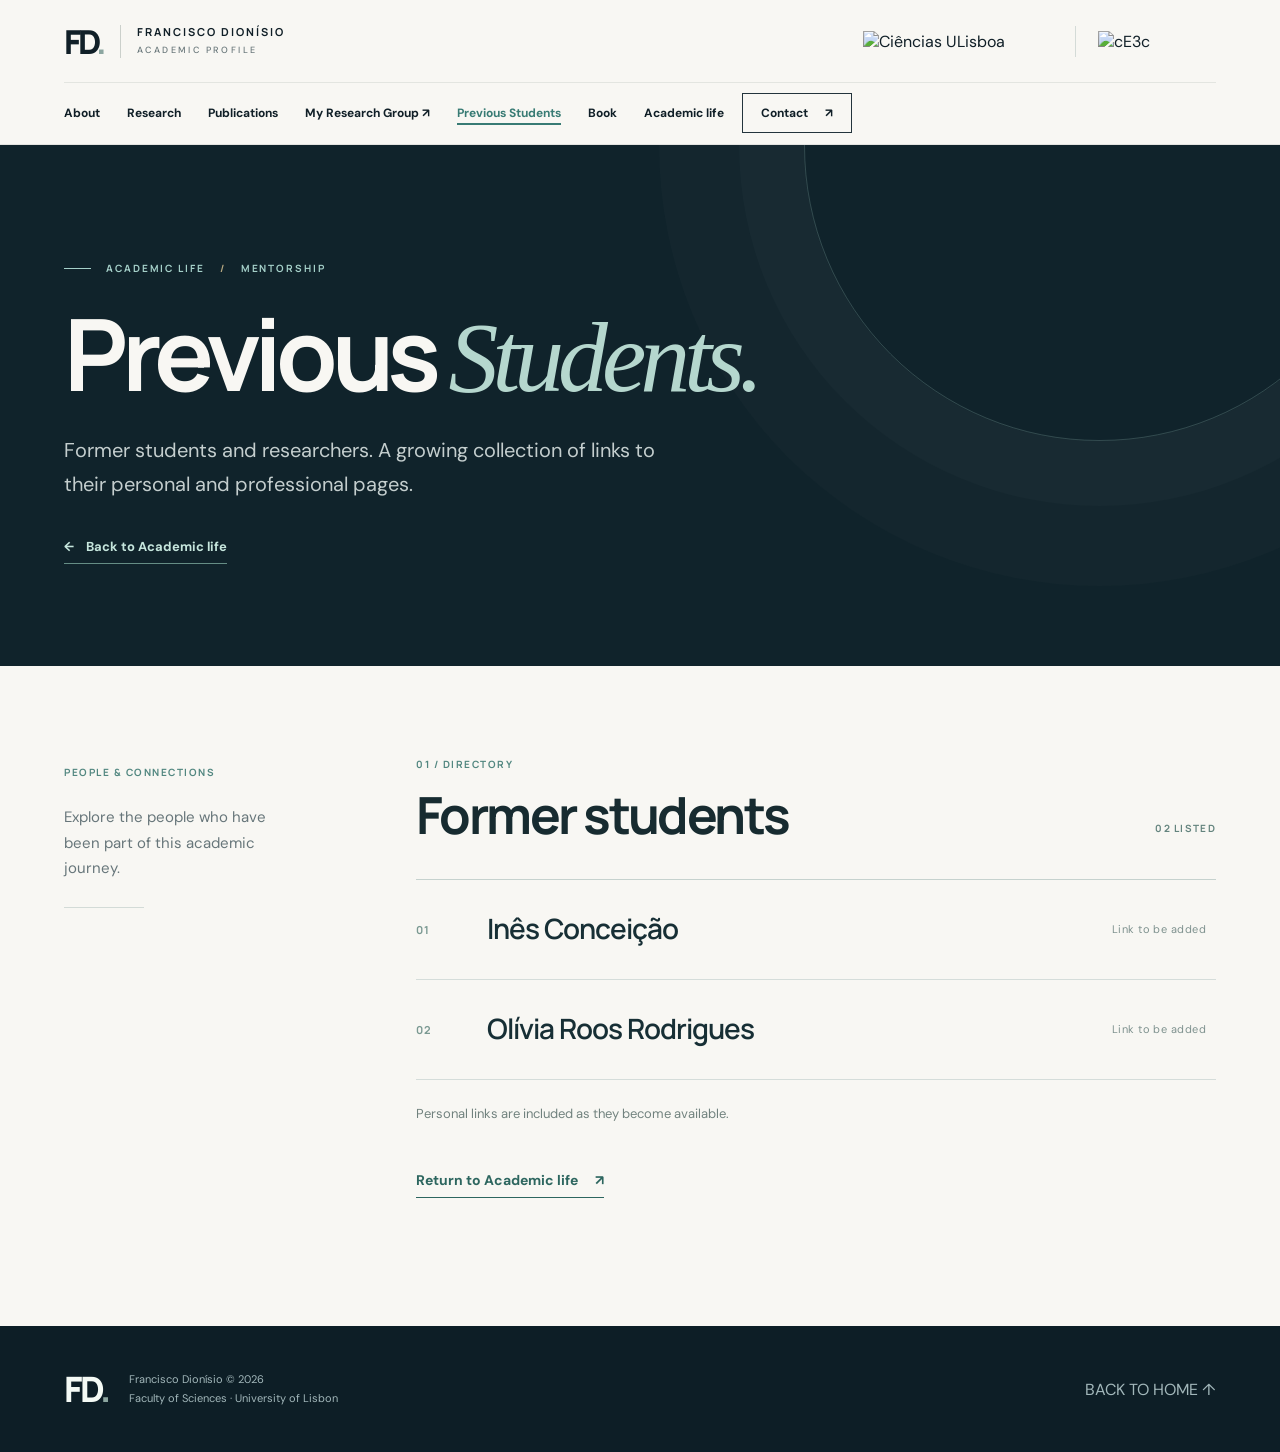
==== previous-students.html @ 79d84d2f "Add files via upload" ====
<!doctype html>
<html lang="en">
<head>
  <meta charset="utf-8">
  <meta name="viewport" content="width=device-width, initial-scale=1">
  <meta name="theme-color" content="#101f27">
  <meta name="description" content="Previous students — Francisco Dionísio, University of Lisbon. Links to former students' personal and professional pages.">
  <title>Previous Students | Francisco Dionísio</title>
  <link rel="icon" href="assets/favicon.svg" type="image/svg+xml">
  <link rel="stylesheet" href="assets/styles.css">
  <link rel="stylesheet" href="assets/previous-students.css">
</head>
<body class="students-page">
  <a class="skip-link" href="#main">Skip to content</a>
  <header class="site-header" id="top">
    <div class="container academic-header">
      <!-- Linha superior: identidade pessoal -->
      <a class="wordmark header-brand" href="index.html#top" aria-label="Francisco Dionísio — Home">
        <span class="wordmark-symbol">FD<span>.</span></span>
        <span class="wordmark-divider"></span>
        <span class="wordmark-label">FRANCISCO DIONÍSIO<small>ACADEMIC PROFILE</small></span>
      </a>

      <!-- Right side of header: linked institutional logos -->
      <div class="header-institutions" aria-label="Institutional affiliations">
        <a href="https://ciencias.ulisboa.pt/en" target="_blank" rel="noopener noreferrer" title="Faculdade de Ciências — Universidade de Lisboa" aria-label="Visitar a Faculdade de Ciências da Universidade de Lisboa">
          <img class="header-logo-fcul" src="https://upload.wikimedia.org/wikipedia/commons/2/2b/Logo_Faculdade_Ci%C3%AAncias_Lisboa.png" alt="Ciências ULisboa" loading="eager">
        </a>
        <span class="header-institution-divider" aria-hidden="true"></span>
        <a href="https://www.ce3c.pt/en" target="_blank" rel="noopener noreferrer" title="cE3c — Centre for Ecology, Evolution and Environmental Changes" aria-label="Visitar o cE3c">
          <img class="header-logo-ce3c" src="https://static.wixstatic.com/media/28b3a4_012e721da9db49ac8f4846ac1b95803a~mv2.png" alt="cE3c" loading="eager">
        </a>
      </div>

      <!-- Beside the name: Contact button -->
      <a href="index.html#contact" class="header-contact">Contact <span aria-hidden="true">↗</span></a>

      <!-- Botão para abrir o menu em telemóveis e tablets -->
      <button class="menu-button header-menu-button" id="menu-button" type="button" aria-label="Open navigation" aria-controls="main-nav" aria-expanded="false">
        <span></span><span></span><span></span>
      </button>

      <!-- Segunda linha: navegação -->
      <nav class="main-nav header-main-nav" id="main-nav" aria-label="Main navigation">
        <a href="index.html#about">About</a>
        <a href="index.html#research">Research</a>
        <a href="index.html#publications">Publications</a>
        <a href="https://www.ce3c.pt/en/research/research-groups/evolutionary-perspectives-in-a-changing-world/evolutionary-ecology-of-microorganisms" target="_blank" rel="noopener noreferrer">My Research Group <span aria-hidden="true">↗</span></a>
        <a href="previous-students.html" aria-current="page">Previous Students</a>
        <a href="index.html#featured">Book</a>
        <a href="index.html#academic">Academic life</a>
        <a href="index.html#contact" class="nav-contact-mobile">Contact <span aria-hidden="true">↗</span></a>
      </nav>
    </div>
  </header>

  <main id="main">
    <section class="alumni-hero" aria-labelledby="alumni-title">
      <div class="container alumni-hero-inner">
        <div class="alumni-kicker"><span></span> ACADEMIC LIFE <span class="alumni-kicker-divider">/</span> MENTORSHIP</div>
        <h1 id="alumni-title">Previous <em>Students.</em></h1>
        <p>Former students and researchers. A growing collection of links to their personal and professional pages.</p>
        <a class="alumni-back-light" href="index.html#academic"><span aria-hidden="true">←</span> Back to Academic life</a>
      </div>
      <div class="alumni-hero-decoration" aria-hidden="true"><span></span><span></span><span></span></div>
    </section>

    <section class="alumni-content" aria-labelledby="alumni-list-title">
      <div class="container alumni-layout">
        <div class="alumni-sidebar">
          <div class="alumni-side-label">PEOPLE &amp; CONNECTIONS</div>
          <p>Explore the people who have been part of this academic journey.</p>
          <div class="alumni-side-rule" aria-hidden="true"></div>
        </div>
        <div class="alumni-main">
          <div class="alumni-section-head">
            <div>
              <p class="alumni-section-index">01 / DIRECTORY</p>
              <h2 id="alumni-list-title">Former students</h2>
            </div>
            <span class="alumni-count" aria-label="Number of names listed">02 LISTED</span>
          </div>

          <!-- ========================================================
               EDIT THIS LIST TO ADD STUDENTS AND THEIR PERSONAL LINKS.
               If a link is not known yet, keep the simple name entry.
               When the URL is known, replace the <span> with an <a>.
               See README_PREVIOUS_STUDENTS.md for exact examples.
               ======================================================== -->
          <ol class="alumni-list">
            <li class="alumni-person">
              <span class="alumni-person-number">01</span>
              <span class="alumni-person-name">Inês Conceição</span>
              <span class="alumni-person-pending">Link to be added</span>
            </li>
            <li class="alumni-person">
              <span class="alumni-person-number">02</span>
              <span class="alumni-person-name">Olívia Roos Rodrigues</span>
              <span class="alumni-person-pending">Link to be added</span>
            </li>
          </ol>
          <!-- END OF STUDENT LIST -->

          <p class="alumni-note">Personal links are included as they become available.</p>
          <a class="alumni-return" href="index.html#academic">Return to Academic life <span aria-hidden="true">↗</span></a>
        </div>
      </div>
    </section>
  </main>
  <footer class="site-footer">
    <div class="container footer-inner">
      <div class="footer-brand">
        <span>FD<span class="accent-dot">.</span></span>
        <small>Francisco Dionísio © <span id="current-year"></span><br>Faculty of Sciences · University of Lisbon</small>
      </div>
      <a href="index.html#top">BACK TO HOME ↑</a>
    </div>
  </footer>
  <script>
    // This page only needs the mobile menu; do not load the homepage publication script.
    (() => {
      const button = document.getElementById('menu-button');
      const nav = document.getElementById('main-nav');
      if (button && nav) {
        button.addEventListener('click', () => {
          const open = nav.classList.toggle('is-open');
          button.setAttribute('aria-expanded', String(open));
          button.setAttribute('aria-label', open ? 'Close navigation' : 'Open navigation');
        });
        nav.querySelectorAll('a').forEach(a => a.addEventListener('click', () => {
          nav.classList.remove('is-open');
          button.setAttribute('aria-expanded', 'false');
          button.setAttribute('aria-label', 'Open navigation');
        }));
      }
      // Automatically number entries and update the displayed count.
      const people = document.querySelectorAll('.alumni-list .alumni-person');
      people.forEach((person, i) => {
        const number = person.querySelector('.alumni-person-number');
        if (number) number.textContent = String(i + 1).padStart(2, '0');
      });
      const count = document.querySelector('.alumni-count');
      if (count) {
        count.textContent = `${String(people.length).padStart(2, '0')} LISTED`;
        count.setAttribute('aria-label', `${people.length} names listed`);
      }
      document.getElementById('current-year').textContent = String(new Date().getFullYear());
    })();
  </script>
</body>
</html>
---- assets/styles.css ----
/* FRANCISCO DIONÍSIO — academic website. Edit colours in :root. */
@import url('https://fonts.googleapis.com/css2?family=DM+Sans:wght@400;500;600;700&family=Manrope:wght@400;500;600;700;800&display=swap');
:root{--ink:#101f27;--ink-deep:#0c1921;--ink-2:#24343a;--cream:#f8f7f3;--paper:#f0f0eb;--white:#fff;--muted:#66737a;--line:#d9dedc;--accent:#c9b78a;--aqua:#a0d2cd;--sans:'DM Sans',Arial,sans-serif;--head:'Manrope',Arial,sans-serif;--serif:Georgia,'Times New Roman',serif;--container:1240px}
*{box-sizing:border-box}html{scroll-behavior:smooth;scroll-padding-top:85px}body{margin:0;color:var(--ink);background:var(--cream);font-family:var(--sans);-webkit-font-smoothing:antialiased}a{color:inherit;text-decoration:none}button,input,select{font:inherit}button{cursor:pointer}img{max-width:100%;display:block}::selection{background:#9ccbc3;color:var(--ink)}.container{max-width:var(--container);padding:0 44px;margin:0 auto}.visually-hidden{position:absolute;width:1px;height:1px;clip:rect(0,0,0,0);overflow:hidden;white-space:nowrap}.skip-link{position:absolute;left:1rem;top:-100px;background:white;color:black;padding:1rem;z-index:100}.skip-link:focus{top:1rem}a:focus-visible,button:focus-visible,input:focus-visible,select:focus-visible{outline:3px solid #78b7bb;outline-offset:4px}
/* Navigation */
.site-header{position:sticky;top:0;z-index:30;background:rgba(248,247,243,.95);backdrop-filter:blur(12px);border-bottom:1px solid rgba(15,29,36,.09)}.nav-inner{display:flex;min-height:90px;justify-content:space-between;align-items:center;gap:30px}.wordmark{display:flex;align-items:center;gap:16px;flex-shrink:0}.wordmark-symbol{font:800 33px/1 var(--head);letter-spacing:-3px}.wordmark-symbol span,.accent-dot{color:#8ca6a0}.wordmark-divider{height:33px;width:1px;background:#cbd0cb}.wordmark-label{font:700 11px/1.35 var(--head);letter-spacing:2px}.wordmark-label small{display:block;font:500 9px/1.6 var(--sans);letter-spacing:2.4px;color:#6a787b;margin-top:3px}.main-nav{display:flex;align-items:center;gap:29px}.main-nav>a{font-size:12px;font-weight:700;transition:color .2s;white-space:nowrap}.main-nav>a:hover{color:#458983}.main-nav .nav-contact{padding:13px 18px;border:1px solid #23343c}.nav-contact span{margin-left:13px}.menu-button{display:none;background:none;border:0;width:44px;height:44px;padding:10px;flex-direction:column;justify-content:center;gap:5px}.menu-button span{display:block;height:2px;width:100%;background:var(--ink)}
/* Hero */
.hero{position:relative;background:var(--ink-deep);color:var(--white);overflow:hidden}.hero-grain{position:absolute;inset:0;background-image:radial-gradient(#b1cccb11 .7px,transparent .7px);background-size:12px 12px;pointer-events:none;opacity:.5}.hero-grid{position:relative;display:grid;grid-template-columns:1.08fr .92fr;gap:6.5%;padding-top:106px;padding-bottom:98px;align-items:center}.hero-copy{max-width:700px}.eyebrow,.section-kicker{font-family:var(--head);font-weight:700;letter-spacing:2.1px;font-size:10px}.eyebrow{display:flex;align-items:center;gap:12px;color:#b9d4d3;line-height:1.8;white-space:normal}.eyebrow-rule{width:23px;height:1px;background:var(--aqua)}.hero-dot{width:4px;height:4px;background:var(--accent);border-radius:50%}.hero h1{font:700 clamp(52px,5.25vw,84px)/1.08 var(--head);letter-spacing:-4.6px;margin:28px 0 28px}.hero h1 em,.section-heading em,.contact-section h2 em{font-family:var(--serif);font-weight:400;letter-spacing:-2.6px}.hero h1 em{color:#c3d9d1}.headline-period{color:var(--accent)}.hero-lead{font-size:18px;line-height:1.75;color:#d4dfe0;max-width:565px;margin:0 0 24px}.hero-role{font-size:13px;line-height:1.9;color:#a7babd;margin-bottom:40px}.hero-role span{color:var(--accent);padding:0 6px}.hero-actions{display:flex;align-items:center;gap:32px;flex-wrap:wrap}.button{display:inline-flex;align-items:center;justify-content:space-between;gap:25px;padding:18px 22px;font-weight:700;font-size:12px;transition:background .22s,transform .22s}.button:hover{transform:translateY(-2px)}.button-light{background:#f2f3ee;color:var(--ink)}.button-light:hover{background:#dcece9}.text-link{font-size:12px;font-weight:700;border-bottom:1px solid transparent;padding:8px 0}.text-link:hover{border-color:currentColor}.text-link-light{color:#e0e7e7}.text-link span{margin-left:10px}.hero-art{position:relative;min-width:0;align-self:stretch;min-height:485px;display:flex;justify-content:center;align-items:center}.art-inner{width:100%;height:100%;border:1px solid #52636a6c;padding:27px;display:flex;flex-direction:column;justify-content:space-between;background:radial-gradient(ellipse at 52% 45%,#25434d80,transparent 66%)}.art-inner img{object-fit:contain;max-height:395px;height:75%;width:100%}.art-topline,.art-bottomline{display:flex;align-items:center;justify-content:space-between;gap:10px;font:600 9px var(--head);letter-spacing:2px;color:#93b7b7}.art-bottomline{color:#a9b5b4}.art-seal{width:49px;height:49px;border:1px solid #a6b7b955;border-radius:50%;display:flex;align-items:center;justify-content:center;font-size:8px}.art-corner{position:absolute;width:42px;height:42px;border-color:var(--accent);z-index:2}.art-corner-tl{top:-7px;left:-7px;border-left:2px solid;border-top:2px solid}.art-corner-br{bottom:-7px;right:-7px;border-bottom:2px solid;border-right:2px solid}.hero-bottom{position:relative;display:flex;justify-content:space-between;gap:15px;padding-bottom:25px;color:#81999a;font:700 10px var(--head);letter-spacing:1.7px}.hero-scroll{color:#c9d6d7}.hero-scroll span{margin-left:16px}
/* Metrics */
.metrics-band{background:#e8ede9;padding:65px 0 39px}.metrics-band .container{display:grid;grid-template-columns:210px 1fr;column-gap:50px}.section-kicker{color:#4a716f}.metrics-intro h2{font:700 24px/1.28 var(--head);letter-spacing:-.9px;margin:16px 0}.metrics-grid{display:grid;grid-template-columns:repeat(4,1fr)}.metric{border-left:1px solid #c7d0cb;padding:3px 18px 8px 30px}.metric strong{display:block;font:600 37px/1.2 var(--head);letter-spacing:-1.8px}.metric strong span{color:#8da9a5;padding:0 3px}.metric-last strong{font-size:29px;letter-spacing:-1.2px;margin-top:6px;margin-bottom:7px;white-space:nowrap}.metric>span{display:block;color:#526166;font-size:11px;margin-top:8px}.snapshot-note{grid-column:2;font-size:10px;color:#6b7978;margin:25px 0 0}
/* Global sections */
.section{padding:118px 0}.split-layout{display:grid;grid-template-columns:210px minmax(0,1fr);gap:50px}.section-index{color:#879f9d}.section-heading{font:700 clamp(38px,4vw,59px)/1.22 var(--head);letter-spacing:-2.7px;margin:18px 0 38px;max-width:810px}.section-heading em{color:#668883}.section-side{position:relative}.side-mark{display:flex;gap:7px;margin-top:130px}.side-mark span{background:#89a6a0;width:8px;height:8px;border-radius:50%}.side-mark span:nth-child(2){opacity:.7}.side-mark span:nth-child(3){opacity:.43}.side-mark span:nth-child(4){opacity:.2}.about-section{background:var(--cream)}.about-columns{display:grid;grid-template-columns:1fr 1fr;gap:42px}.about-columns p,.academic-grid p{font-size:15px;color:#526168;line-height:1.95;margin-top:0}.lead-paragraph{font-size:21px!important;line-height:1.7!important;color:#253940!important;margin-top:0;font-weight:500}.inline-arrow{display:inline-block;border-bottom:1px solid #8fa6a2;padding:5px 0 11px;font-weight:700;font-size:13px;margin-top:25px}.inline-arrow span{margin-left:37px}.inline-arrow:hover{color:#467e7b}
/* Research cards */
.research-section{background:#eceee9}.section-header{display:flex;justify-content:space-between;gap:35px;align-items:end;margin-bottom:47px}.section-header .section-heading{margin-bottom:0}.section-header>p{max-width:310px;color:#657377;line-height:1.75;font-size:14px;margin:0 0 7px}.research-grid{display:grid;grid-template-columns:repeat(4,1fr);gap:15px}.research-card{min-height:370px;background:#fafaf7;padding:30px 26px 26px;display:flex;flex-direction:column;transition:transform .2s,box-shadow .2s}.research-card:hover{transform:translateY(-5px);box-shadow:0 16px 45px #162e3220}.research-card-head{display:flex;justify-content:space-between;align-items:center;font:700 11px var(--head);letter-spacing:2px;color:#78938d}.research-icon{font-size:31px;color:#6d9a91;font-weight:400}.research-card h3{font:700 19px/1.35 var(--head);letter-spacing:-.5px;margin:35px 0 15px}.research-card p{font-size:13px;line-height:1.8;color:#637177;flex:1;margin:0 0 24px}.research-tag{font:700 9px var(--head);letter-spacing:1.35px;color:#4f7873}
/* Featured work */
.feature-section{background:var(--ink);color:white}.feature-section .section-kicker,.feature-section .section-index{color:#9cbbba}.feature-section .section-heading em{color:#bcceca}.section-header.compact{align-items:end}.feature-section .inline-arrow{color:#d6e5e4;border-color:#819d9d}.feature-list{border-top:1px solid #42545c}.feature-row{padding:30px 16px 30px 0;border-bottom:1px solid #42545c;display:grid;grid-template-columns:80px 1fr 44px;gap:20px;transition:background .2s,padding .2s}.feature-row:hover{background:#1a313a;padding-left:16px}.feature-number{font:600 13px var(--head);color:#91aaa9;padding-top:7px}.feature-label{font:700 10px var(--head);letter-spacing:1.45px;color:#91b3ae}.feature-row h3{font:600 clamp(20px,2.15vw,28px)/1.35 var(--head);letter-spacing:-.8px;margin:9px 0 7px}.feature-row p{font-size:13px;color:#a6babf;margin:0}.feature-arrow{font-size:26px;justify-self:end;align-self:center;color:#c6ddda}
/* Publications */
.publications-section{background:var(--cream)}.publication-toolbar{display:grid;grid-template-columns:minmax(260px,2.2fr) minmax(190px,1fr) 155px;gap:12px}.search-wrap{position:relative}.search-wrap svg{position:absolute;left:17px;top:19px;color:#758987}.publication-toolbar input,.publication-toolbar select{border:1px solid #cfd7d3;background:#fff;color:#24353a;border-radius:0;min-height:59px;width:100%;font-size:13px;outline-offset:2px}.publication-toolbar input{padding:14px 16px 14px 49px}.publication-toolbar input::placeholder{color:#96a29f}.publication-toolbar select{padding:15px 34px 15px 15px;appearance:none;background-image:url("data:image/svg+xml,%3Csvg xmlns='http://www.w3.org/2000/svg' width='12' height='8' viewBox='0 0 12 8'%3E%3Cpath d='m1 1 5 5 5-5' stroke='%23516b6a' fill='none' stroke-width='1.5'/%3E%3C/svg%3E");background-repeat:no-repeat;background-position:calc(100% - 17px) 26px}.publication-meta{display:flex;justify-content:space-between;align-items:center;gap:20px;margin:25px 0 10px}.publication-meta p{color:#758381;font-size:12px}.publication-meta p span:first-child{font-weight:800;color:#1e3339}.meta-separator{color:#a7b2af;padding:0 6px}.download-link{border:0;background:none;color:#355f5b;font-size:12px;font-weight:700;padding:12px 0}.download-link span{margin-left:9px}.publication-results{border-top:1px solid #cdd5d1}.pub-item{display:grid;grid-template-columns:91px minmax(0,1fr) 44px;gap:19px;padding:26px 12px 25px 0;border-bottom:1px solid #d8dfdb}.pub-year{font:700 14px var(--head);color:#7a9690;padding-top:3px}.pub-title{font:700 18px/1.45 var(--head);letter-spacing:-.4px;margin:0 0 8px;max-width:920px}.pub-title a:hover{color:#4f837d}.pub-venue{font-size:12px;color:#5d6b70;margin:0 0 8px}.pub-authors{font-size:11px;color:#8a9694;margin:0 0 10px;line-height:1.55;word-break:break-word}.pub-tags{display:flex;align-items:center;gap:9px;flex-wrap:wrap}.pub-tag{display:inline-block;background:#e8eee8;color:#47736f;padding:5px 8px;font-size:9px;letter-spacing:.5px;font-weight:700}.pub-kind{font-size:10px;color:#82908e}.pub-doi{display:inline-flex;align-items:center;justify-content:center;width:36px;height:36px;border:1px solid #ccd7d2;color:#426963;font-size:19px;align-self:start}.pub-doi:hover{background:#dbe8e2}.results-footer{display:flex;align-items:center;justify-content:center;padding-top:38px}.button-outline{background:transparent;border:1px solid #48605e;color:#20343a;min-width:260px}.button-outline:hover{background:#e8eee9}.empty-results{font-size:14px;color:#657574}.source-disclaimer{font-size:11px;color:#81908e;line-height:1.8;max-width:950px;margin:40px 0 0}
/* Academic */
.academic-section{background:#eaece7}.academic-intro{max-width:810px}.academic-grid{display:grid;grid-template-columns:1fr 1fr;gap:65px;margin-top:52px}.academic-grid h3{font:700 15px var(--head);letter-spacing:.2px;padding-bottom:20px;border-bottom:1px solid #c5d0cb;margin:0 0 28px}.timeline-item{border-left:1px solid #b4c4bd;padding-left:22px;margin-bottom:22px;position:relative}.timeline-item:before{content:'';position:absolute;top:3px;left:-4px;background:#6d9c8b;border-radius:50%;height:7px;width:7px}.timeline-item>span{display:block;font:700 11px var(--head);letter-spacing:.3px;color:#49716b;margin-bottom:7px}.timeline-item p{color:#243940;font-weight:600;line-height:1.55;margin:0}.timeline-item small{color:#7b8888;font-size:12px;font-weight:400}.academic-footnote{font-size:11px!important;color:#84918d!important}
/* Contact + footer */
.contact-section{background:#18313a;color:white;padding:103px 0 112px}.contact-layout{display:grid;grid-template-columns:1.65fr .7fr;gap:80px}.contact-kicker{color:#a9c7c0}.contact-section h2{font:700 clamp(56px,6vw,87px)/1.12 var(--head);letter-spacing:-4px;margin:28px 0}.contact-section h2 em{color:#a8c9c1}.contact-section p{font-size:15px;color:#c2d0d0;max-width:485px;line-height:1.8}.contact-email{display:inline-block;border-bottom:1px solid #93b3b2;color:#f1f7f4;font:600 clamp(18px,2.25vw,30px) var(--head);letter-spacing:-.6px;padding-bottom:16px;margin-top:24px}.contact-email span{font-size:21px;margin-left:25px}.contact-links{padding-top:50px}.contact-links>span{display:block;font:700 10px var(--head);letter-spacing:2px;color:#92b2b0;margin-bottom:21px}.contact-links a{border-bottom:1px solid #4c646a;padding:19px 0;display:flex;justify-content:space-between;font-weight:600;font-size:14px}.contact-links a:hover{color:#b6d9d1}.site-footer{background:#0d1e26;color:#a2b7ba;padding:39px 0}.footer-inner{display:flex;justify-content:space-between;gap:45px;align-items:center}.footer-brand{display:flex;align-items:center;gap:21px}.footer-brand>span{font:800 35px var(--head);color:#f4faf5;letter-spacing:-3px}.footer-brand small{font-size:11px;line-height:1.8}.footer-right{display:flex;align-items:center;gap:40px}.footer-right p{font-size:10px;line-height:1.6;max-width:390px}.footer-right a{white-space:nowrap;font:700 10px var(--head);letter-spacing:1px}
@media(max-width:1150px){.container{padding:0 32px}.main-nav{gap:17px}.hero-grid{gap:4%}.hero h1{letter-spacing:-3px}.research-grid{grid-template-columns:repeat(2,1fr)}.research-card{min-height:290px}.metrics-band .container{grid-template-columns:165px 1fr;gap:24px}.metric{padding-left:17px}.metric strong{font-size:31px}.metric-last strong{font-size:24px}.split-layout{grid-template-columns:165px 1fr;gap:30px}}
@media(max-width:800px){.container{padding:0 24px}.nav-inner{min-height:72px}.menu-button{display:flex}.main-nav{display:none;position:absolute;top:72px;left:0;right:0;background:var(--cream);padding:15px 25px 25px;box-shadow:0 15px 30px #0002;flex-direction:column;align-items:stretch;gap:2px}.main-nav.is-open{display:flex}.main-nav a{padding:13px 5px;font-size:14px}.main-nav .nav-contact{padding:14px 12px;margin-top:7px}.hero-grid{grid-template-columns:1fr;padding-top:76px;padding-bottom:55px;gap:48px}.hero h1{font-size:clamp(55px,10vw,75px)}.hero-lead{max-width:610px}.hero-art{min-height:360px;max-height:500px}.art-inner img{max-height:350px}.hero-bottom{font-size:9px}.metrics-band .container{grid-template-columns:1fr}.metrics-intro h2{margin-bottom:24px}.snapshot-note{grid-column:1}.section{padding:81px 0}.split-layout{grid-template-columns:1fr;gap:12px}.side-mark{display:none}.section-heading{margin-top:18px}.section-header{display:block}.section-header>p{max-width:520px;margin-top:16px}.academic-grid{gap:36px}.contact-layout{grid-template-columns:1fr 1fr;gap:35px}.contact-links{padding-top:80px}.publication-toolbar{grid-template-columns:1fr 1fr}.search-wrap{grid-column:1/-1}.footer-right{display:block}}
@media(max-width:550px){.container{padding:0 19px}.wordmark{gap:10px}.wordmark-symbol{font-size:28px}.wordmark-label{font-size:9px;letter-spacing:1.4px}.wordmark-label small{font-size:8px}.hero-grid{padding-top:62px}.hero h1{font-size:clamp(42px,11vw,59px);letter-spacing:-2.7px}.hero h1 em{letter-spacing:-1px}.hero-lead{font-size:16px}.eyebrow{font-size:9px;gap:8px}.hero-actions{gap:19px}.hero-art{min-height:310px}.art-inner{padding:17px}.art-topline,.art-bottomline{font-size:8px;letter-spacing:1px}.hero-bottom>span:first-child{max-width:190px;line-height:1.5}.metrics-grid{grid-template-columns:repeat(2,1fr);row-gap:30px}.metric strong{font-size:35px}.metric-last strong{font-size:25px}.section-heading{font-size:clamp(32px,10vw,45px);letter-spacing:-1.8px}.about-columns,.academic-grid,.contact-layout{grid-template-columns:1fr;gap:19px}.lead-paragraph{font-size:19px!important}.research-grid{grid-template-columns:1fr}.research-card{min-height:300px}.feature-row{grid-template-columns:30px 1fr 20px;gap:12px;padding:23px 0}.feature-number{font-size:11px}.feature-row h3{font-size:18px}.feature-arrow{font-size:21px}.publication-toolbar{grid-template-columns:1fr}.search-wrap{grid-column:1}.publication-meta{flex-direction:column;align-items:flex-start;gap:2px}.pub-item{grid-template-columns:50px 1fr 27px;gap:11px;padding:23px 0}.pub-year{font-size:12px}.pub-title{font-size:16px}.pub-doi{width:27px;height:27px;font-size:16px}.academic-grid{gap:33px}.contact-section h2{font-size:61px}.contact-links{padding-top:28px}.contact-email{font-size:21px}.footer-inner{display:block}.footer-right{margin-top:26px}.footer-right p{margin-bottom:20px}}
@media(prefers-reduced-motion:reduce){html{scroll-behavior:auto}*,*::before,*::after{transition-duration:0.01ms!important;animation-duration:0.01ms!important}}

/* V2 — selected option C: feathered bacterial cell illustration. */
.hero-art .hero-cell-image{display:block;object-fit:contain;object-position:center center;width:100%;height:80%;max-height:425px;filter:drop-shadow(0 0 18px rgba(105,174,165,.10))}
@media(max-width:800px){.hero-art .hero-cell-image{max-height:350px;height:78%}}
@media(max-width:550px){.hero-art .hero-cell-image{max-height:270px;height:75%}}

/* Book spotlight — 2026 edit */
.book-section{background:#162b33;color:#f7f8f3}
.book-section .section-kicker,.book-section .section-index{color:#a6c7c2}
.book-section .section-heading em{color:#bdd2cb}
.book-section .section-header>p{color:#bccfce}
.book-panel{display:grid;grid-template-columns:minmax(180px,270px) minmax(0,1fr);align-items:center;gap:clamp(32px,5vw,86px);padding:clamp(28px,5vw,64px);background:#213941;border:1px solid #3f5960}
.book-cover-link{display:block;width:100%;max-width:270px;justify-self:center;box-shadow:15px 20px 30px #06151c70;transition:transform .2s}
.book-cover-link:hover{transform:translateY(-5px)}
.book-cover{width:100%;height:auto;aspect-ratio:250 / 394;object-fit:contain;background:#fdf5db}
.book-overline{color:#a8c6be;letter-spacing:2px;font:700 10px var(--head)}
.book-panel-copy h3{font:700 clamp(28px,3.2vw,49px)/1.14 var(--head);letter-spacing:-1.2px;margin:24px 0 8px;max-width:570px}
.book-subtitle{font:italic 400 clamp(19px,2.2vw,29px)/1.4 var(--serif);color:#cde0d8;margin:0 0 27px}
.book-language{font:500 13px var(--sans);color:#9eb8b9;margin:0 0 33px}
.book-button{display:inline-flex;gap:28px;align-items:center;justify-content:space-between;padding:17px 22px;background:#edf2ed;color:#183038;font:700 12px var(--head);transition:background .2s,transform .2s}
.book-button:hover{background:#d5e7df;transform:translateY(-2px)}
@media(max-width:700px){.book-panel{grid-template-columns:1fr;gap:30px}.book-cover-link{max-width:205px}.book-panel-copy h3{margin-top:10px}}

/* Affiliated institutions — responsive, clickable logos */
.affiliations-strip{border-top:1px solid #e4e8e4;background:#fafaf7}
.affiliations-inner{min-height:82px;display:flex;justify-content:space-between;align-items:center;gap:18px}
.affiliations-caption{font:700 10px var(--head);letter-spacing:2px;color:#879492}
.affiliations-logos{display:flex;align-items:center;gap:18px;justify-content:flex-end}
.affiliation-link{position:relative;display:flex;align-items:center;justify-content:center;min-width:190px;height:74px;gap:7px;transition:background-color .18s ease}
.affiliation-link:hover{background:#eef1ed}
.affiliation-logo{position:relative;z-index:1;display:block;max-width:none;background:#fafaf7;mix-blend-mode:multiply}
.affiliation-logo-fcul{width:168px;height:67px;object-fit:contain}
.affiliation-logo-ce3c{width:188px;height:67px;object-fit:cover;object-position:center center}
.affiliation-divider{height:35px;width:1px;background:#d7ded9}
.affiliation-external{position:relative;z-index:2;align-self:center;font-size:14px;color:#5b7972;line-height:1}
.affiliation-fallback{position:absolute;inset:0;display:flex;flex-direction:column;justify-content:center;align-items:center;gap:0;color:#1554a3;font:700 16px/1.25 var(--head)}
.affiliation-fallback small{font:500 9px/1.3 var(--sans)}
.affiliation-fallback-ce3c{color:#4f943e;font-size:20px}
.affiliation-fallback-ce3c small{max-width:180px;text-align:center;font-size:8px}
@media(max-width:800px){.affiliations-inner{min-height:78px}.affiliations-caption{font-size:9px}.affiliations-logos{gap:8px}.affiliation-link{min-width:155px;height:67px}.affiliation-logo-fcul{width:135px;height:60px}.affiliation-logo-ce3c{width:150px;height:60px}.affiliation-external{font-size:11px}}
@media(max-width:550px){.affiliations-inner{min-height:93px;display:block;padding-top:7px;padding-bottom:10px}.affiliations-caption{font-size:8px;letter-spacing:1.6px}.affiliations-logos{justify-content:space-around;gap:4px}.affiliation-link{flex:1;min-width:0;height:66px}.affiliation-logo-fcul{width:100%;max-width:133px;height:58px}.affiliation-logo-ce3c{width:100%;max-width:155px;height:58px}.affiliation-divider{height:30px}.affiliation-external{font-size:11px}}

/* Affiliation logos fix — avoid layered placeholder text and cropping */
.affiliations-logos { display: flex; align-items: center; justify-content: flex-end; gap: 20px; }
.affiliation-link { flex: 0 0 auto; width: 218px; min-width: 0; height: 88px; padding: 10px 22px 10px 8px; position: relative; display: flex; align-items: center; justify-content: center; overflow: hidden; }
.affiliation-logo { width: 100% !important; height: 100% !important; max-width: 100%; max-height: 68px; object-fit: contain !important; object-position: center center !important; mix-blend-mode: normal; background: transparent; }
.affiliation-external { position: absolute; top: 50%; right: 3px; transform: translateY(-50%); }
@media (max-width: 850px) {
  .affiliations-inner { gap: 12px; }
  .affiliations-logos { gap: 12px; }
  .affiliation-link { width: 170px; height: 78px; padding: 8px 17px 8px 5px; }
  .affiliation-logo { max-height: 60px; }
}
@media (max-width: 620px) {
  .affiliations-inner { display: flex; flex-direction: column; align-items: flex-start; gap: 8px; padding-top: 12px; padding-bottom: 12px; }
  .affiliations-logos { width: 100%; justify-content: center; gap: 10px; }
  .affiliation-link { width: 46%; max-width: 185px; min-width: 0; height: 72px; padding: 6px 14px 6px 3px; }
  .affiliation-logo { max-height: 56px; }
  .affiliation-divider { flex: 0 0 1px; }
}

/* Institutional logos — aligned to the left, with no caption. */
.affiliations-inner { justify-content: flex-start; }
.affiliations-logos { justify-content: flex-start; margin-right: auto; }
@media (max-width: 620px) {
  .affiliations-inner { flex-direction: row; align-items: center; }
  .affiliations-logos { justify-content: flex-start; }
}


/* === CABEÇALHO EDITORIAL (substitui a faixa anterior de logótipos) === */
html { scroll-padding-top: 155px; }
.site-header { background: #f8f7f3; }
.academic-header {
  display: grid;
  grid-template-columns: max-content max-content minmax(0, 1fr);
  grid-template-rows: minmax(82px, auto) 48px;
  column-gap: clamp(18px, 3vw, 48px);
  align-items: center;
}
.academic-header .header-brand { grid-column: 1; grid-row: 1; min-width: 0; }
.header-institutions {
  grid-column: 3;
  grid-row: 1;
  display: flex;
  align-items: center;
  justify-self: end;
  justify-content: flex-end;
  gap: 22px;
  min-width: 0;
}
.header-institutions > a {
  display: flex;
  align-items: center;
  justify-content: center;
  flex: 0 1 auto;
  min-width: 0;
  padding: 4px 0;
}
.header-institutions img {
  display: block;
  object-fit: contain;
  width: auto;
  max-width: 100%;
  height: auto;
}
.header-institutions .header-logo-fcul { width: 190px; max-height: 60px; }
.header-institutions .header-logo-ce3c { width: 118px; max-height: 56px; }
.header-institution-divider { width: 1px; height: 31px; flex: 0 0 1px; background: #d4dbd7; }
.header-contact {
  grid-column: 2;
  grid-row: 1;
  justify-self: start;
  padding: 14px 22px;
  border: 1px solid #23343c;
  font: 700 12px var(--sans);
  white-space: nowrap;
  transition: background .2s, color .2s;
}
.header-contact span { margin-left: 14px; }
.header-contact:hover { background: var(--ink); color: #fff; }
.academic-header .header-main-nav {
  grid-column: 1 / -1;
  grid-row: 2;
  display: flex;
  justify-self: start;
  align-self: stretch;
  align-items: center;
  gap: 27px;
  border-top: 1px solid #e3e5e0;
  width: 100%;
  min-width: 0;
}
.academic-header .header-main-nav a { font-size: 12px; font-weight: 700; padding: 12px 0; }
.academic-header .header-main-nav .nav-contact-mobile { display: none; }
.academic-header .header-menu-button { display: none; }

@media (max-width: 1000px) and (min-width: 801px) {
  .academic-header { grid-template-columns: max-content max-content minmax(0, 1fr); column-gap: 16px; }
  .header-institutions { gap: 14px; }
  .header-institutions .header-logo-fcul { width: 165px; }
  .header-institutions .header-logo-ce3c { width: 95px; }
  .academic-header .header-main-nav { gap: 22px; }
}
@media (max-width: 800px) {
  html { scroll-padding-top: 160px; }
  .academic-header {
    grid-template-columns: minmax(0, 1fr) auto;
    grid-template-rows: 70px auto;
    gap: 0 12px;
    position: relative;
  }
  .academic-header .header-brand { grid-column: 1; grid-row: 1; }
  .academic-header .header-menu-button {
    grid-column: 2; grid-row: 1;
    display: flex;
    justify-self: end;
  }
  .academic-header .header-institutions {
    grid-column: 1 / -1;
    grid-row: 2;
    justify-self: end;
    justify-content: flex-end;
    gap: 18px;
    border-top: 1px solid #e3e5e0;
    padding: 10px 0;
  }
  .header-institutions .header-logo-fcul { width: 172px; max-height: 52px; }
  .header-institutions .header-logo-ce3c { width: 108px; max-height: 48px; }
  .academic-header .header-contact { display: none; }
  .academic-header .header-main-nav {
    display: none;
    position: absolute;
    top: 100%;
    left: 0;
    right: 0;
    width: 100%;
    z-index: 50;
    background: var(--cream);
    box-shadow: 0 15px 30px #0002;
    border-top: 1px solid #e3e5e0;
    padding: 16px 24px 20px;
    flex-direction: column;
    align-items: stretch;
    gap: 1px;
  }
  .academic-header .header-main-nav.is-open { display: flex; }
  .academic-header .header-main-nav a { font-size: 14px; padding: 13px 2px; }
  .academic-header .header-main-nav .nav-contact-mobile { display: block; }
}
@media (max-width: 450px) {
  .academic-header .header-brand { gap: 9px; }
  .academic-header .wordmark-label { font-size: 9px; letter-spacing: 1px; }
  .header-institutions { gap: 10px !important; }
  .header-institutions .header-logo-fcul { width: 143px; max-height: 44px; }
  .header-institutions .header-logo-ce3c { width: 97px; max-height: 42px; }
  .header-institution-divider { height: 24px; }
}


/* FINAL NAV PLACEMENT — Contact after Academic life, logos top right.
   This uses the existing HTML: no change to index.html is required. */
@media (min-width: 801px) {
  .academic-header {
    grid-template-columns: max-content minmax(0, 1fr);
    grid-template-rows: minmax(82px, auto) 62px;
    column-gap: 0;
  }
  .academic-header .header-brand {
    grid-column: 1;
    grid-row: 1;
  }
  .academic-header .header-institutions {
    grid-column: 2;
    grid-row: 1;
    justify-self: end;
  }
  .academic-header .header-main-nav {
    grid-column: 1;
    grid-row: 2;
    justify-self: start;
    align-self: center;
    width: max-content;
    gap: 27px;
    border-top: 0;
    padding-right: 18px;
  }
  .academic-header .header-contact {
    grid-column: 2;
    grid-row: 2;
    justify-self: start;
    align-self: center;
    margin: 0;
    padding: 11px 18px;
  }
  .academic-header::after {
    content: "";
    grid-column: 1 / -1;
    grid-row: 2;
    align-self: start;
    width: 100%;
    height: 1px;
    background: #e3e5e0;
    pointer-events: none;
  }
}
@media (min-width: 801px) and (max-width: 1000px) {
  .academic-header .header-main-nav { gap: 22px; padding-right: 15px; }
  .academic-header .header-contact { padding: 10px 15px; }
}


/* -------------------------------------------------------------
   Homepage bacterium: gentle, perspective-based 3D motion
   This animates only the illustration; it is not a 3D model.
   ------------------------------------------------------------- */
.hero-art .hero-cell-image {
  transform-origin: 50% 50%;
  backface-visibility: hidden;
  animation: bacterium-gentle-3d 12s ease-in-out infinite;
  will-change: transform;
}

@keyframes bacterium-gentle-3d {
  0%, 100% {
    transform: perspective(1200px) rotateX(5deg) rotateY(-15deg) rotateZ(-1deg) scale(1.01);
  }
  25% {
    transform: perspective(1200px) rotateX(1deg) rotateY(0deg) rotateZ(0deg) scale(1.035);
  }
  50% {
    transform: perspective(1200px) rotateX(-5deg) rotateY(15deg) rotateZ(1deg) scale(1.01);
  }
  75% {
    transform: perspective(1200px) rotateX(1deg) rotateY(0deg) rotateZ(0deg) scale(1.035);
  }
}

/* Respect visitors who have reduced-motion enabled. */
@media (prefers-reduced-motion: reduce) {
  .hero-art .hero-cell-image {
    animation: none !important;
    will-change: auto;
    transform: none;
  }
}
---- assets/previous-students.css ----
/* Previous students page — complements assets/styles.css. */
/* Extra navigation item: allow graceful wrapping on narrow desktop screens. */
@media (min-width: 801px) and (max-width: 1150px) {
  .academic-header {
    grid-template-columns: minmax(0, 1fr) auto;
    grid-template-rows: minmax(82px, auto) auto;
  }
  .academic-header .header-main-nav {
    min-width: 0;
    width: auto;
    max-width: 100%;
    gap: 7px 17px;
    flex-wrap: wrap;
    align-content: center;
    padding: 12px 10px 12px 0;
  }
  .academic-header .header-main-nav > a { font-size: 11px; }
  .academic-header .header-contact { justify-self: end; }
}

.students-page .header-main-nav a[aria-current="page"] {
  color: #387b74;
  text-decoration: underline;
  text-decoration-thickness: 2px;
  text-underline-offset: 6px;
}
.students-page .alumni-hero {
  background: #10232b;
  color: #f8f7f3;
  position: relative;
  isolation: isolate;
  overflow: hidden;
}
.students-page .alumni-hero:before {
  content: "";
  position: absolute;
  width: min(46vw, 650px);
  aspect-ratio: 1;
  right: -9vw;
  top: -23vw;
  border-radius: 50%;
  border: 1px solid rgba(172, 212, 203, .22);
  box-shadow: 0 0 0 65px rgba(172,212,203,.025),
              0 0 0 145px rgba(172,212,203,.018);
  z-index: -1;
}
.students-page .alumni-hero-inner {
  padding-top: clamp(75px, 9vw, 130px);
  padding-bottom: clamp(70px, 8vw, 118px);
  position: relative;
}
.students-page .alumni-kicker {
  color: #a5d0c9;
  display: flex;
  align-items: center;
  gap: 15px;
  letter-spacing: .19em;
  font: 700 10px/1.7 var(--head, sans-serif);
}
.students-page .alumni-kicker > span:first-child {
  width: 27px;
  height: 1px;
  background: currentColor;
}
.students-page .alumni-kicker-divider { color: #b8a982; }
.students-page .alumni-hero h1 {
  font: 700 clamp(54px, 7.8vw, 112px)/.98 var(--head, sans-serif);
  letter-spacing: -.064em;
  max-width: 1050px;
  margin: 28px 0 26px;
}
.students-page .alumni-hero h1 em {
  font-family: Georgia, "Times New Roman", serif;
  font-weight: 400;
  letter-spacing: -.06em;
  color: #b5d7ce;
}
.students-page .alumni-hero p {
  color: #c4cece;
  font-size: clamp(16px,1.65vw,20px);
  line-height: 1.7;
  max-width: 620px;
  margin: 0 0 34px;
}
.students-page .alumni-back-light {
  display: inline-flex;
  align-items: center;
  gap: 12px;
  color: #c6e6dd;
  font-size: 13px;
  font-weight: 700;
  border-bottom: 1px solid #658d85;
  padding-bottom: 8px;
}
.students-page .alumni-back-light:hover { color: #fff; }
.students-page .alumni-content { background: var(--cream, #f8f7f3); }
.students-page .alumni-layout {
  display: grid;
  grid-template-columns: minmax(160px, 25%) minmax(0, 1fr);
  gap: clamp(35px, 5vw, 92px);
  padding-top: clamp(65px, 7vw, 108px);
  padding-bottom: clamp(100px, 10vw, 145px);
}
.students-page .alumni-sidebar { padding-top: 8px; }
.students-page .alumni-side-label,
.students-page .alumni-section-index {
  font: 700 10px/1.6 var(--head, sans-serif);
  letter-spacing: .15em;
  color: #528780;
}
.students-page .alumni-sidebar p {
  font-size: 15px;
  line-height: 1.7;
  max-width: 240px;
  color: #67767a;
  margin: 25px 0;
}
.students-page .alumni-side-rule { height: 1px; background: #d3dbd7; width: 80px; }
.students-page .alumni-section-head {
  display: flex;
  align-items: end;
  justify-content: space-between;
  gap: 20px;
  margin-bottom: 35px;
}
.students-page .alumni-section-index { margin: 0 0 13px; }
.students-page .alumni-section-head h2 {
  font: 700 clamp(30px, 4vw, 52px)/1.15 var(--head, sans-serif);
  letter-spacing: -.05em;
  color: #172b30;
  margin: 0;
}
.students-page .alumni-count {
  color: #64847e;
  font: 700 10px/1.6 var(--head, sans-serif);
  letter-spacing: .13em;
  white-space: nowrap;
  padding-bottom: 8px;
}
.students-page .alumni-list {
  list-style: none;
  margin: 0;
  padding: 0;
  border-top: 1px solid #c6d2ce;
}
.students-page .alumni-person {
  display: grid;
  grid-template-columns: 46px minmax(0,1fr) auto;
  align-items: center;
  gap: clamp(10px,2vw,25px);
  min-height: 100px;
  padding: 25px 10px 25px 0;
  border-bottom: 1px solid #d5ddda;
}
.students-page .alumni-person-number {
  font: 700 11px var(--head,sans-serif);
  letter-spacing: .08em;
  color: #7b9992;
}
.students-page .alumni-person-name,
.students-page .alumni-person-link {
  font: 600 clamp(20px,2.2vw,28px)/1.35 var(--head,sans-serif);
  letter-spacing: -.035em;
  color: #172f35;
}
.students-page .alumni-person-link {
  display: inline-block;
  text-decoration: none;
  transition: color .18s ease;
}
.students-page .alumni-person-link:hover,
.students-page .alumni-person-link:focus-visible { color: #2c8178; }
.students-page .alumni-person-link:focus-visible { outline: 2px solid currentColor; outline-offset: 5px; }
.students-page .alumni-person-link span { color: #398d82; margin-left: 6px; font-size: .7em; }
.students-page .alumni-person-pending,
.students-page .alumni-person-external {
  font-size: 11px;
  color: #7f928f;
  white-space: nowrap;
  letter-spacing: .04em;
}
.students-page .alumni-person-external { color: #42847b; }
.students-page .alumni-note {
  color: #71827e;
  font-size: 13px;
  line-height: 1.65;
  margin: 23px 0 45px;
}
.students-page .alumni-return {
  display: inline-flex;
  gap: 17px;
  align-items: center;
  color: #2d665f;
  border-bottom: 1px solid #2d665f;
  padding: 0 0 8px;
  font-size: 14px;
  font-weight: 700;
}
.students-page .alumni-return:hover { color: #163933; }
@media (max-width: 800px) {
  .students-page .alumni-layout { grid-template-columns: 1fr; gap: 40px; }
  .students-page .alumni-sidebar { display:none; }
}
@media (max-width: 550px) {
  .students-page .alumni-hero-inner { padding-top: 65px; padding-bottom: 70px; }
  .students-page .alumni-hero h1 { font-size: clamp(50px, 11vw, 64px); }
  .students-page .alumni-person { grid-template-columns: 28px minmax(0,1fr); gap: 9px 15px; }
  .students-page .alumni-person-pending,
  .students-page .alumni-person-external { grid-column: 2; white-space: normal; }
  .students-page .alumni-section-head { align-items:start; }
  .students-page .alumni-count { padding-top: 3px; }
}
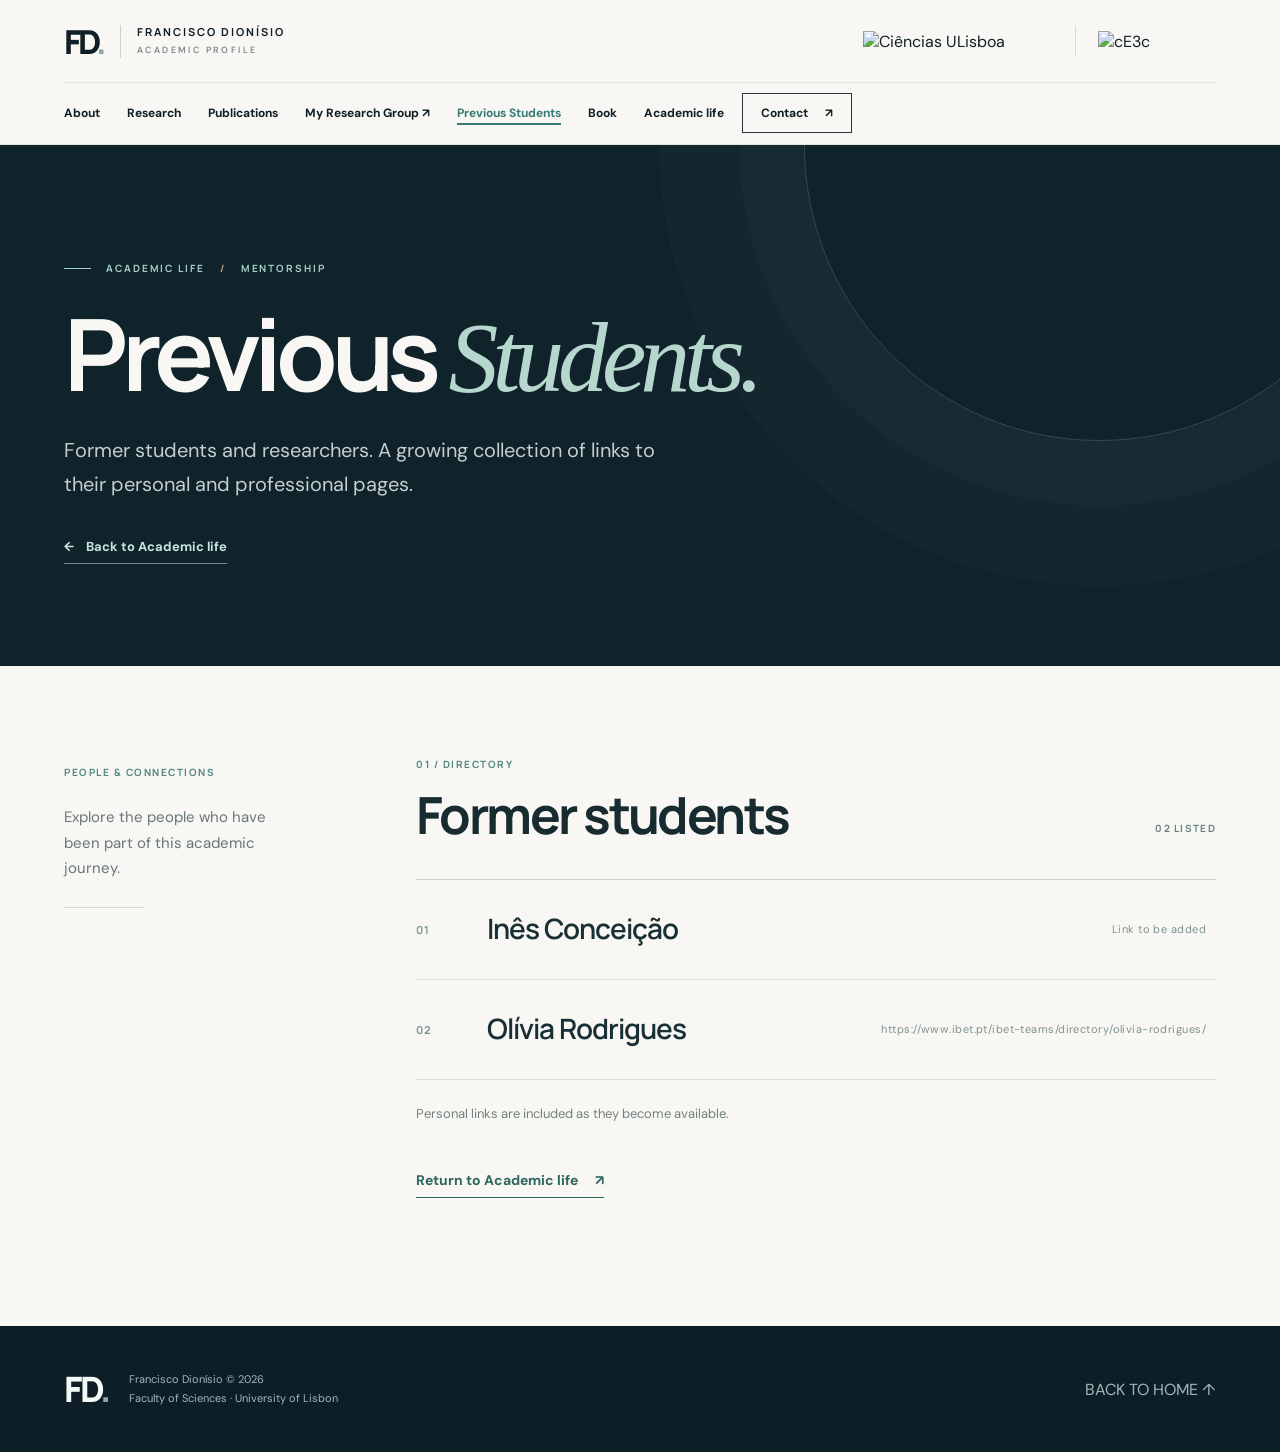
==== commit 0410986a: "Add files via upload" ====
--- a/previous-students.html
+++ b/previous-students.html
@@ -95,8 +95,8 @@
             </li>
             <li class="alumni-person">
               <span class="alumni-person-number">02</span>
-              <span class="alumni-person-name">Olívia Roos Rodrigues</span>
-              <span class="alumni-person-pending">Link to be added</span>
+              <span class="alumni-person-name">Olívia Rodrigues</span>
+              <span class="alumni-person-pending">https://www.ibet.pt/ibet-teams/directory/olivia-rodrigues/</span>
             </li>
           </ol>
           <!-- END OF STUDENT LIST -->
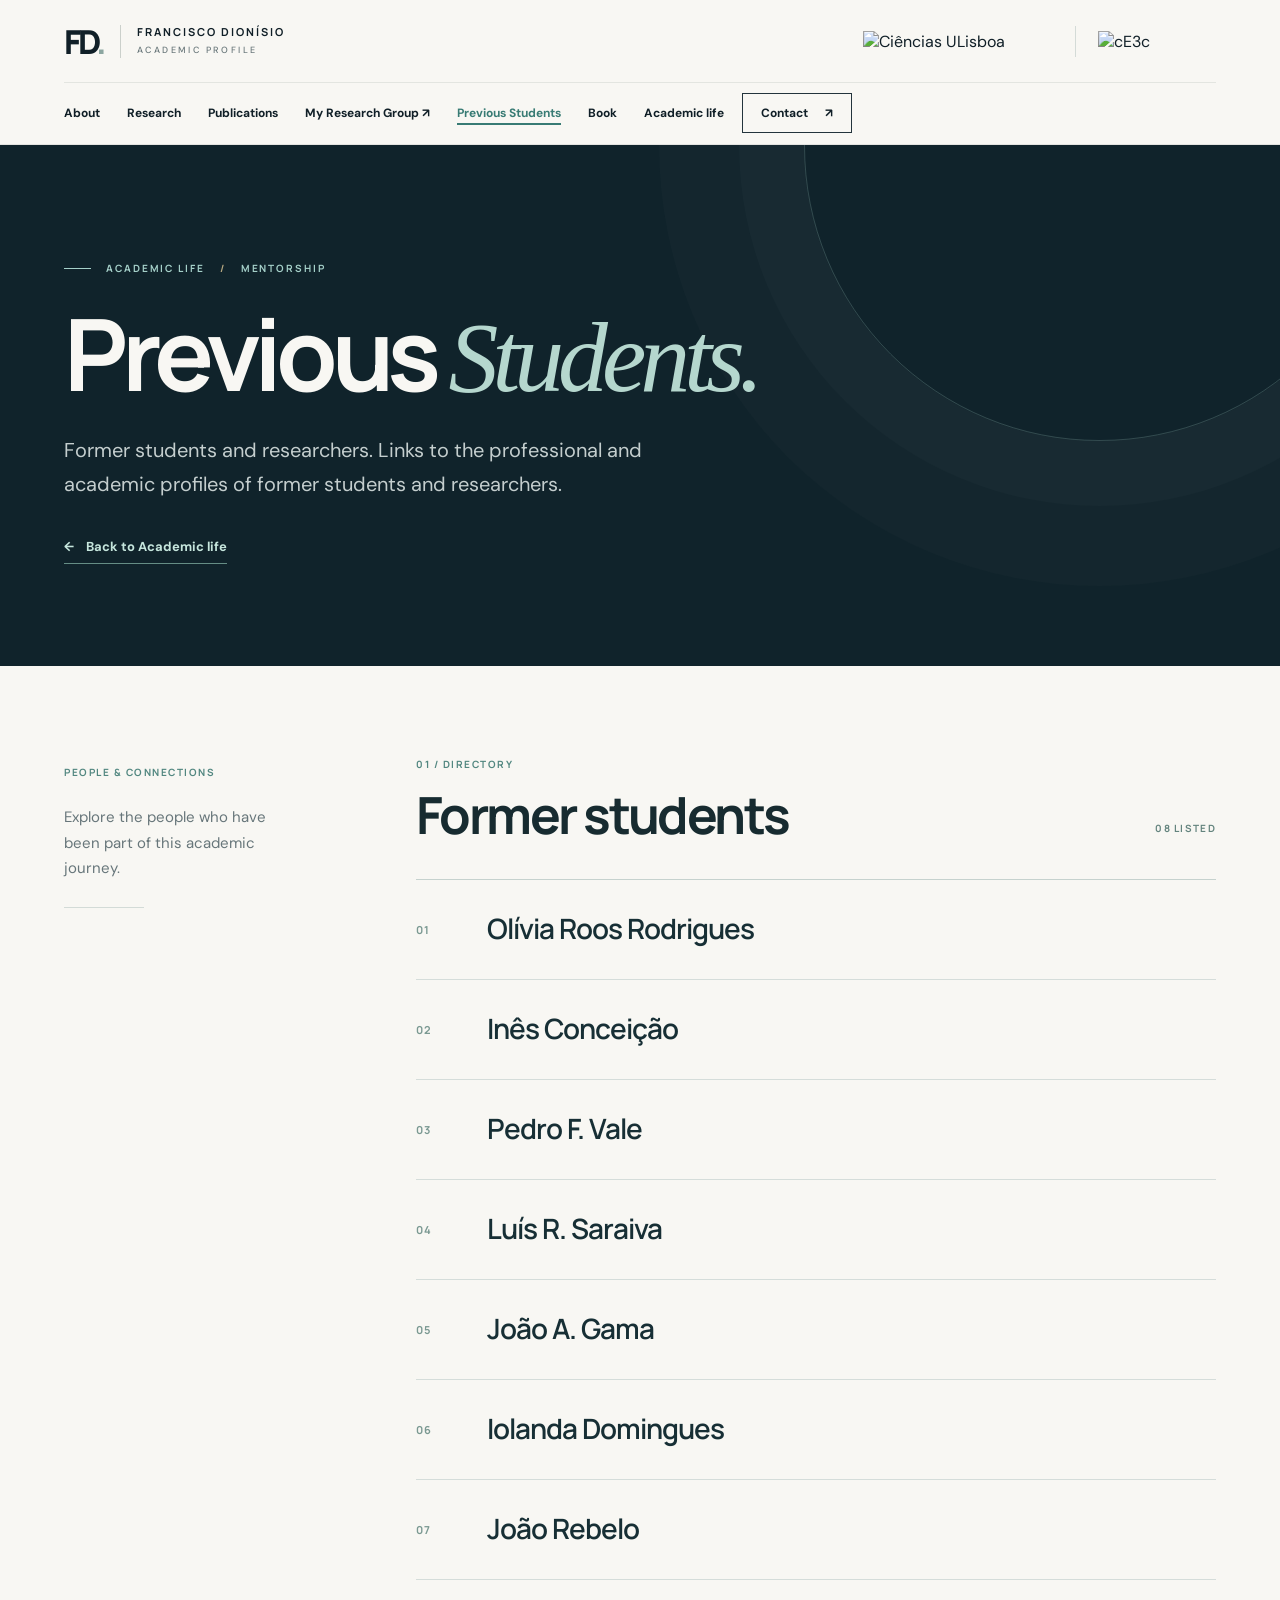
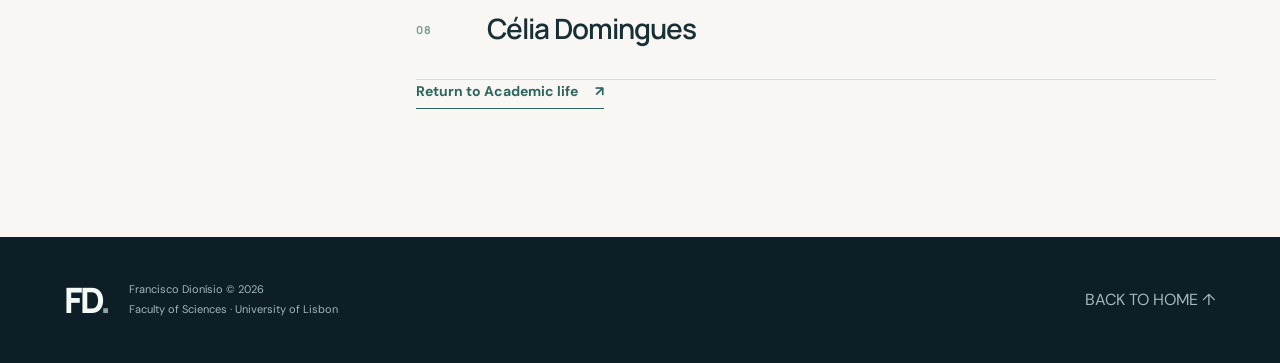
==== commit a4a58afe: "Add files via upload" ====
--- a/previous-students.html
+++ b/previous-students.html
@@ -59,7 +59,7 @@
       <div class="container alumni-hero-inner">
         <div class="alumni-kicker"><span></span> ACADEMIC LIFE <span class="alumni-kicker-divider">/</span> MENTORSHIP</div>
         <h1 id="alumni-title">Previous <em>Students.</em></h1>
-        <p>Former students and researchers. A growing collection of links to their personal and professional pages.</p>
+        <p>Former students and researchers. Links to the professional and academic profiles of former students and researchers.</p>
         <a class="alumni-back-light" href="index.html#academic"><span aria-hidden="true">←</span> Back to Academic life</a>
       </div>
       <div class="alumni-hero-decoration" aria-hidden="true"><span></span><span></span><span></span></div>
@@ -78,30 +78,54 @@
               <p class="alumni-section-index">01 / DIRECTORY</p>
               <h2 id="alumni-list-title">Former students</h2>
             </div>
-            <span class="alumni-count" aria-label="Number of names listed">02 LISTED</span>
+            <span class="alumni-count" aria-label="Number of names listed">08 LISTED</span>
           </div>
 
           <!-- ========================================================
-               EDIT THIS LIST TO ADD STUDENTS AND THEIR PERSONAL LINKS.
-               If a link is not known yet, keep the simple name entry.
-               When the URL is known, replace the <span> with an <a>.
-               See README_PREVIOUS_STUDENTS.md for exact examples.
+               ADD OR UPDATE STUDENT LINKS HERE.
+               Only the student's NAME is shown. If you have their
+               personal URL, make the name an <a> element (example):
+               <a class="alumni-person-link" href="https://example.org"
+                  target="_blank" rel="noopener noreferrer">Student Name</a>
+               Otherwise keep the name inside a <span> element.
+               See README_PREVIOUS_STUDENTS.md for instructions.
                ======================================================== -->
           <ol class="alumni-list">
             <li class="alumni-person">
               <span class="alumni-person-number">01</span>
-              <span class="alumni-person-name">Inês Conceição</span>
-              <span class="alumni-person-pending">Link to be added</span>
+              <a class="alumni-person-link" href="https://www.ibet.pt/ibet-teams/directory/olivia-rodrigues/" target="_blank" rel="noopener noreferrer">Olívia Roos Rodrigues</a>
             </li>
             <li class="alumni-person">
               <span class="alumni-person-number">02</span>
-              <span class="alumni-person-name">Olívia Rodrigues</span>
-              <span class="alumni-person-pending">https://www.ibet.pt/ibet-teams/directory/olivia-rodrigues/</span>
+              <a class="alumni-person-link" href="https://www.researchgate.net/profile/Ines-Conceicao-2" target="_blank" rel="noopener noreferrer">Inês Conceição</a>
+            </li>
+            <li class="alumni-person">
+              <span class="alumni-person-number">03</span>
+              <a class="alumni-person-link" href="https://biology.ed.ac.uk/pedrovale" target="_blank" rel="noopener noreferrer">Pedro F. Vale</a>
+            </li>
+            <li class="alumni-person">
+              <span class="alumni-person-number">04</span>
+              <a class="alumni-person-link" href="https://medicine.yale.edu/profile/luis-saraiva/" target="_blank" rel="noopener noreferrer">Luís R. Saraiva</a>
+            </li>
+            <li class="alumni-person">
+              <span class="alumni-person-number">05</span>
+              <a class="alumni-person-link" href="https://orcid.org/0000-0003-0967-6616" target="_blank" rel="noopener noreferrer">João A. Gama</a>
+            </li>
+            <li class="alumni-person">
+              <span class="alumni-person-number">06</span>
+              <a class="alumni-person-link" href="https://experts.exeter.ac.uk/32746-iolanda-lopes-domingues" target="_blank" rel="noopener noreferrer">Iolanda Domingues</a>
+            </li>
+            <li class="alumni-person">
+              <span class="alumni-person-number">07</span>
+              <a class="alumni-person-link" href="https://gimm.pt/pt-pt/o-nosso-trabalho/laboratorios/laboratorio-isabel-gordo/" target="_blank" rel="noopener noreferrer">João Rebelo</a>
+            </li>
+            <li class="alumni-person">
+              <span class="alumni-person-number">08</span>
+              <a class="alumni-person-link" href="https://orcid.org/0000-0003-2970-010X" target="_blank" rel="noopener noreferrer">Célia Domingues</a>
             </li>
           </ol>
           <!-- END OF STUDENT LIST -->
 
-          <p class="alumni-note">Personal links are included as they become available.</p>
           <a class="alumni-return" href="index.html#academic">Return to Academic life <span aria-hidden="true">↗</span></a>
         </div>
       </div>
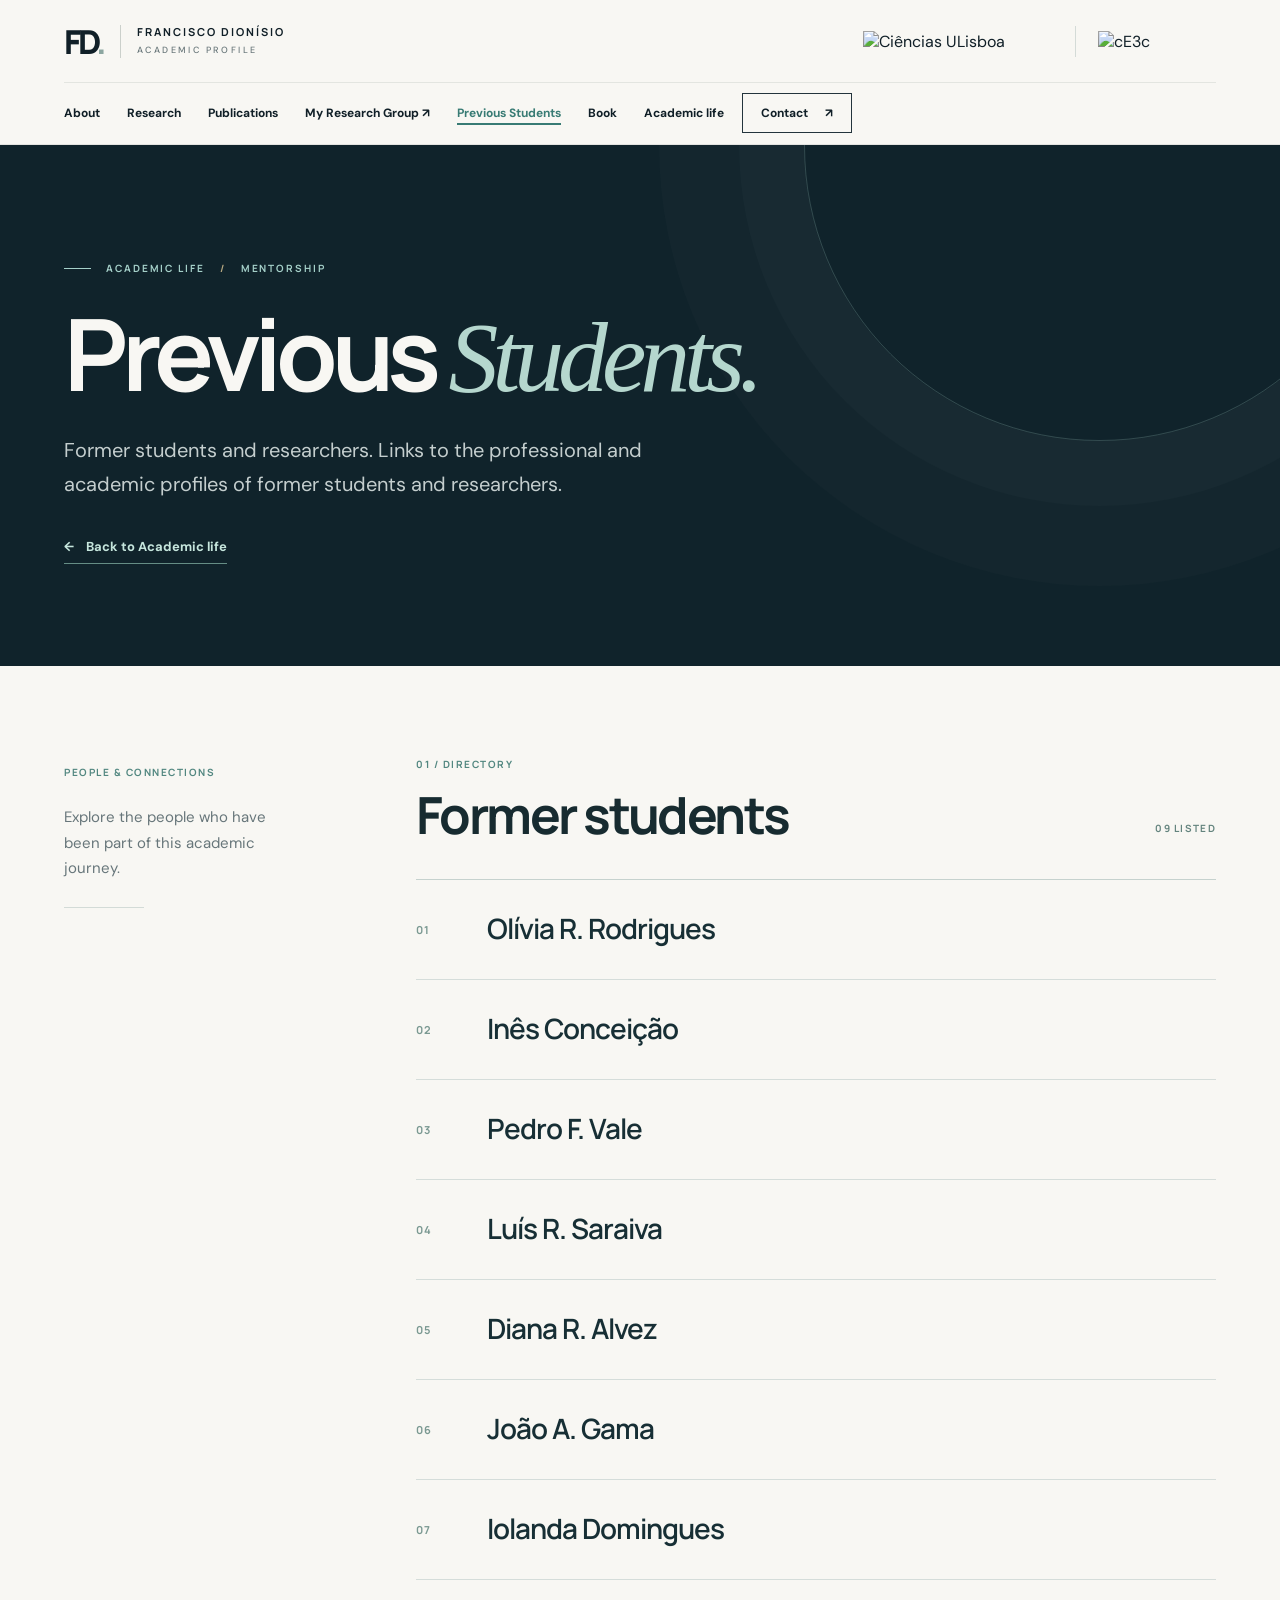
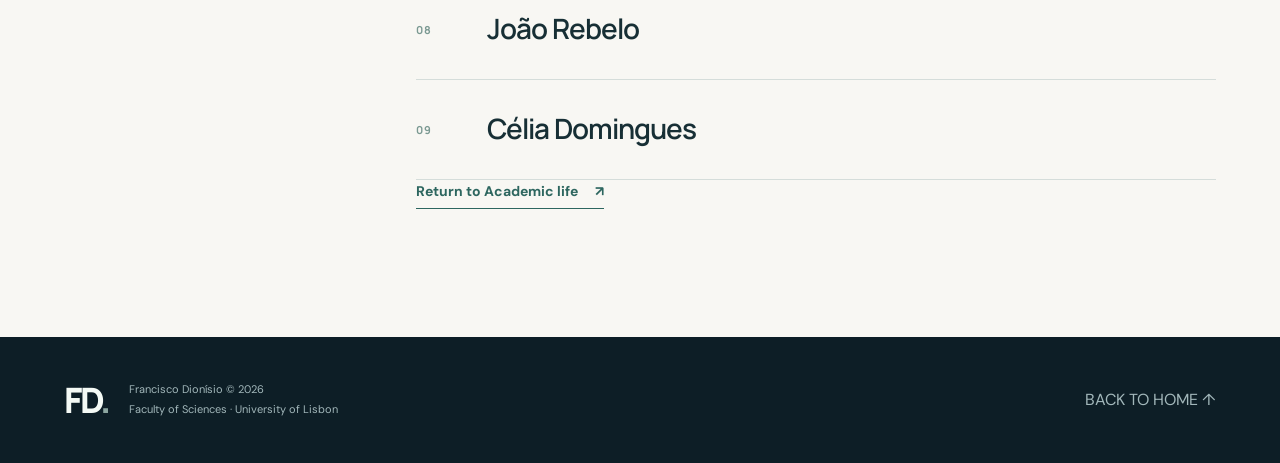
==== commit 4e259f07: "Update previous-students.html" ====
--- a/previous-students.html
+++ b/previous-students.html
@@ -93,7 +93,7 @@
           <ol class="alumni-list">
             <li class="alumni-person">
               <span class="alumni-person-number">01</span>
-              <a class="alumni-person-link" href="https://www.ibet.pt/ibet-teams/directory/olivia-rodrigues/" target="_blank" rel="noopener noreferrer">Olívia Roos Rodrigues</a>
+              <a class="alumni-person-link" href="https://www.ibet.pt/ibet-teams/directory/olivia-rodrigues/" target="_blank" rel="noopener noreferrer">Olívia R. Rodrigues</a>
             </li>
             <li class="alumni-person">
               <span class="alumni-person-number">02</span>
@@ -107,22 +107,36 @@
               <span class="alumni-person-number">04</span>
               <a class="alumni-person-link" href="https://medicine.yale.edu/profile/luis-saraiva/" target="_blank" rel="noopener noreferrer">Luís R. Saraiva</a>
             </li>
+
+            <li class="alumni-person">
+              <span class="alumni-person-number">08</span>
+              <a class="alumni-person-link" href="https://www.linkedin.com/in/diana-r-alves-phd-2742853b/?locale=pt" target="_blank" rel="noopener noreferrer">Diana R. Alvez</a>
+            </li>
+            
             <li class="alumni-person">
               <span class="alumni-person-number">05</span>
               <a class="alumni-person-link" href="https://orcid.org/0000-0003-0967-6616" target="_blank" rel="noopener noreferrer">João A. Gama</a>
             </li>
+            
+            
             <li class="alumni-person">
               <span class="alumni-person-number">06</span>
               <a class="alumni-person-link" href="https://experts.exeter.ac.uk/32746-iolanda-lopes-domingues" target="_blank" rel="noopener noreferrer">Iolanda Domingues</a>
             </li>
+           
+            
             <li class="alumni-person">
               <span class="alumni-person-number">07</span>
               <a class="alumni-person-link" href="https://gimm.pt/pt-pt/o-nosso-trabalho/laboratorios/laboratorio-isabel-gordo/" target="_blank" rel="noopener noreferrer">João Rebelo</a>
             </li>
+            
+            
             <li class="alumni-person">
               <span class="alumni-person-number">08</span>
               <a class="alumni-person-link" href="https://orcid.org/0000-0003-2970-010X" target="_blank" rel="noopener noreferrer">Célia Domingues</a>
             </li>
+
+            
           </ol>
           <!-- END OF STUDENT LIST -->
 
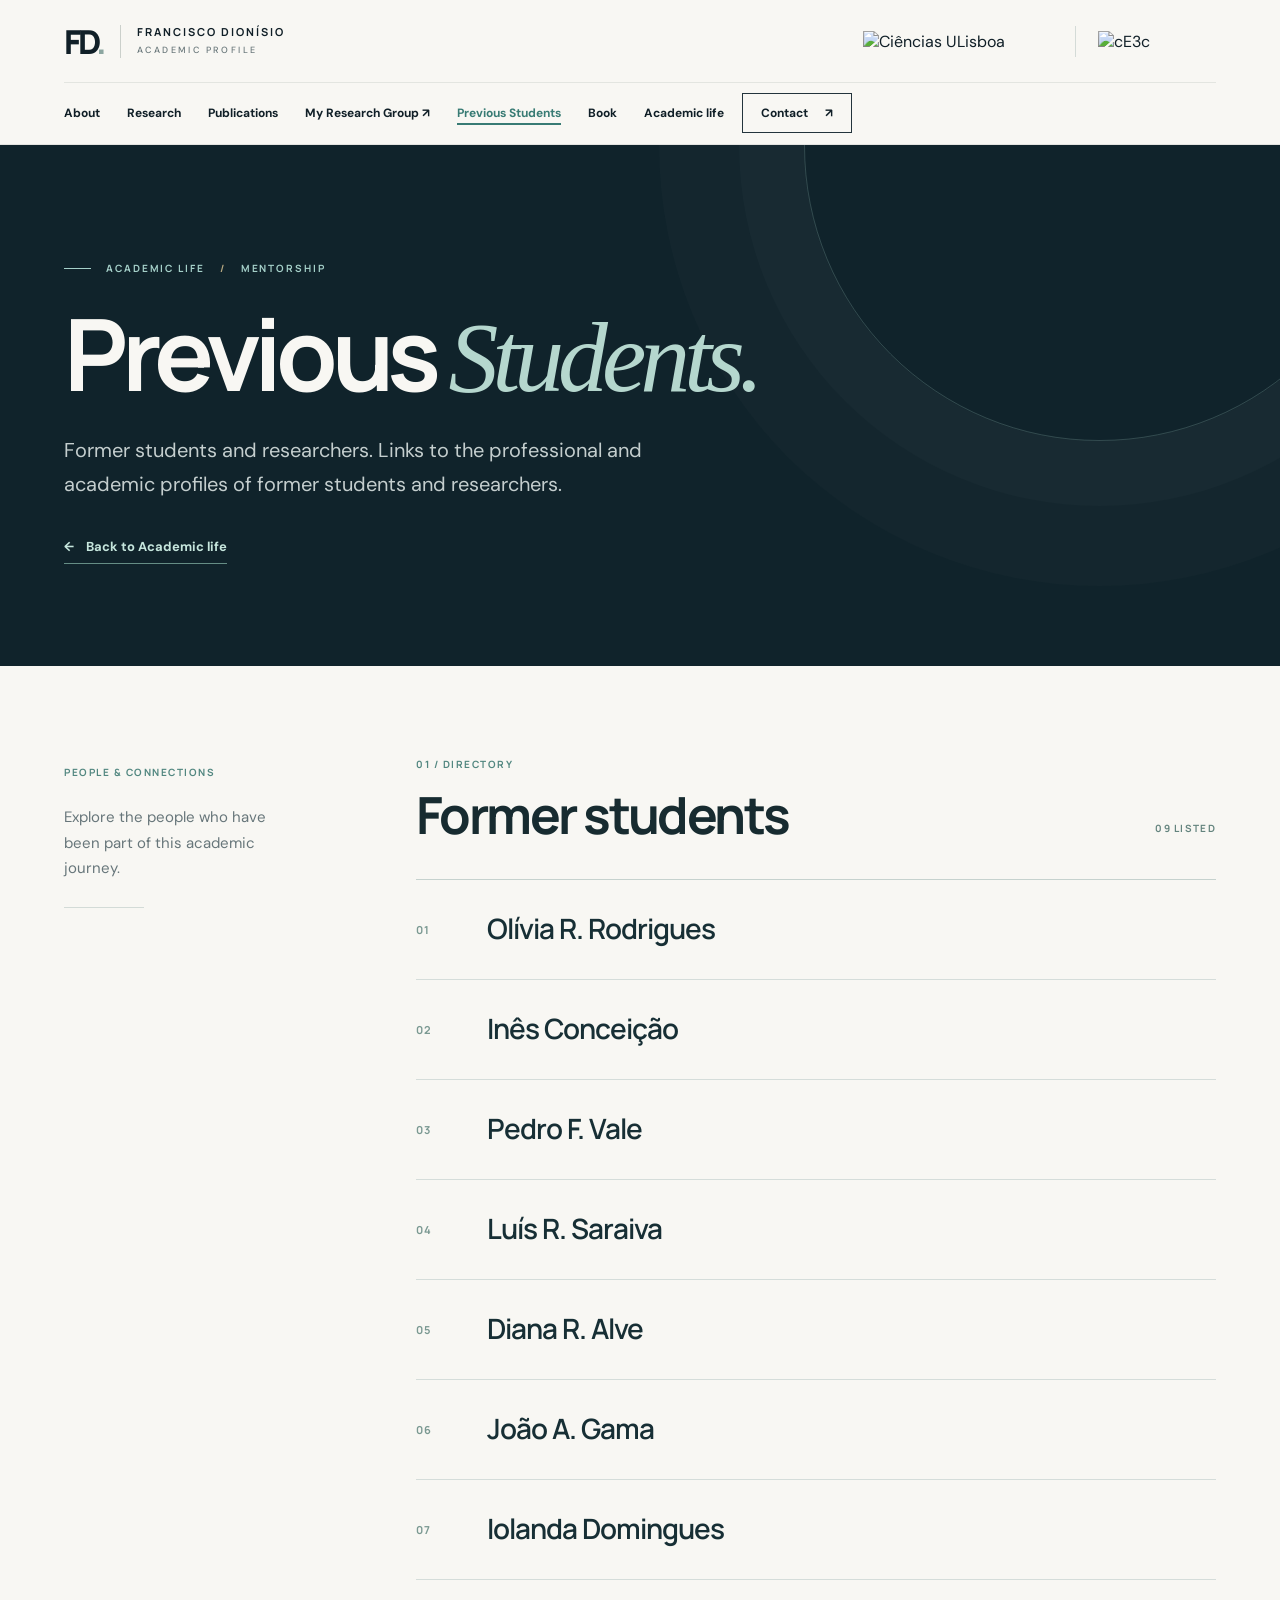
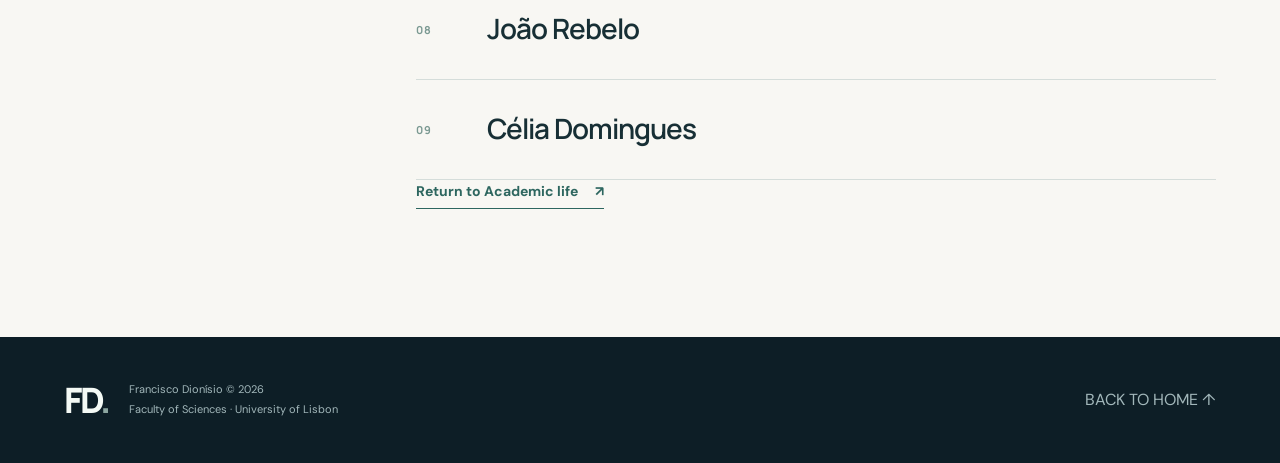
==== commit 0a7ea211: "Update previous-students.html" ====
--- a/previous-students.html
+++ b/previous-students.html
@@ -110,7 +110,7 @@
 
             <li class="alumni-person">
               <span class="alumni-person-number">08</span>
-              <a class="alumni-person-link" href="https://www.linkedin.com/in/diana-r-alves-phd-2742853b/?locale=pt" target="_blank" rel="noopener noreferrer">Diana R. Alvez</a>
+              <a class="alumni-person-link" href="https://www.linkedin.com/in/diana-r-alves-phd-2742853b/?locale=pt" target="_blank" rel="noopener noreferrer">Diana R. Alve</a>
             </li>
             
             <li class="alumni-person">
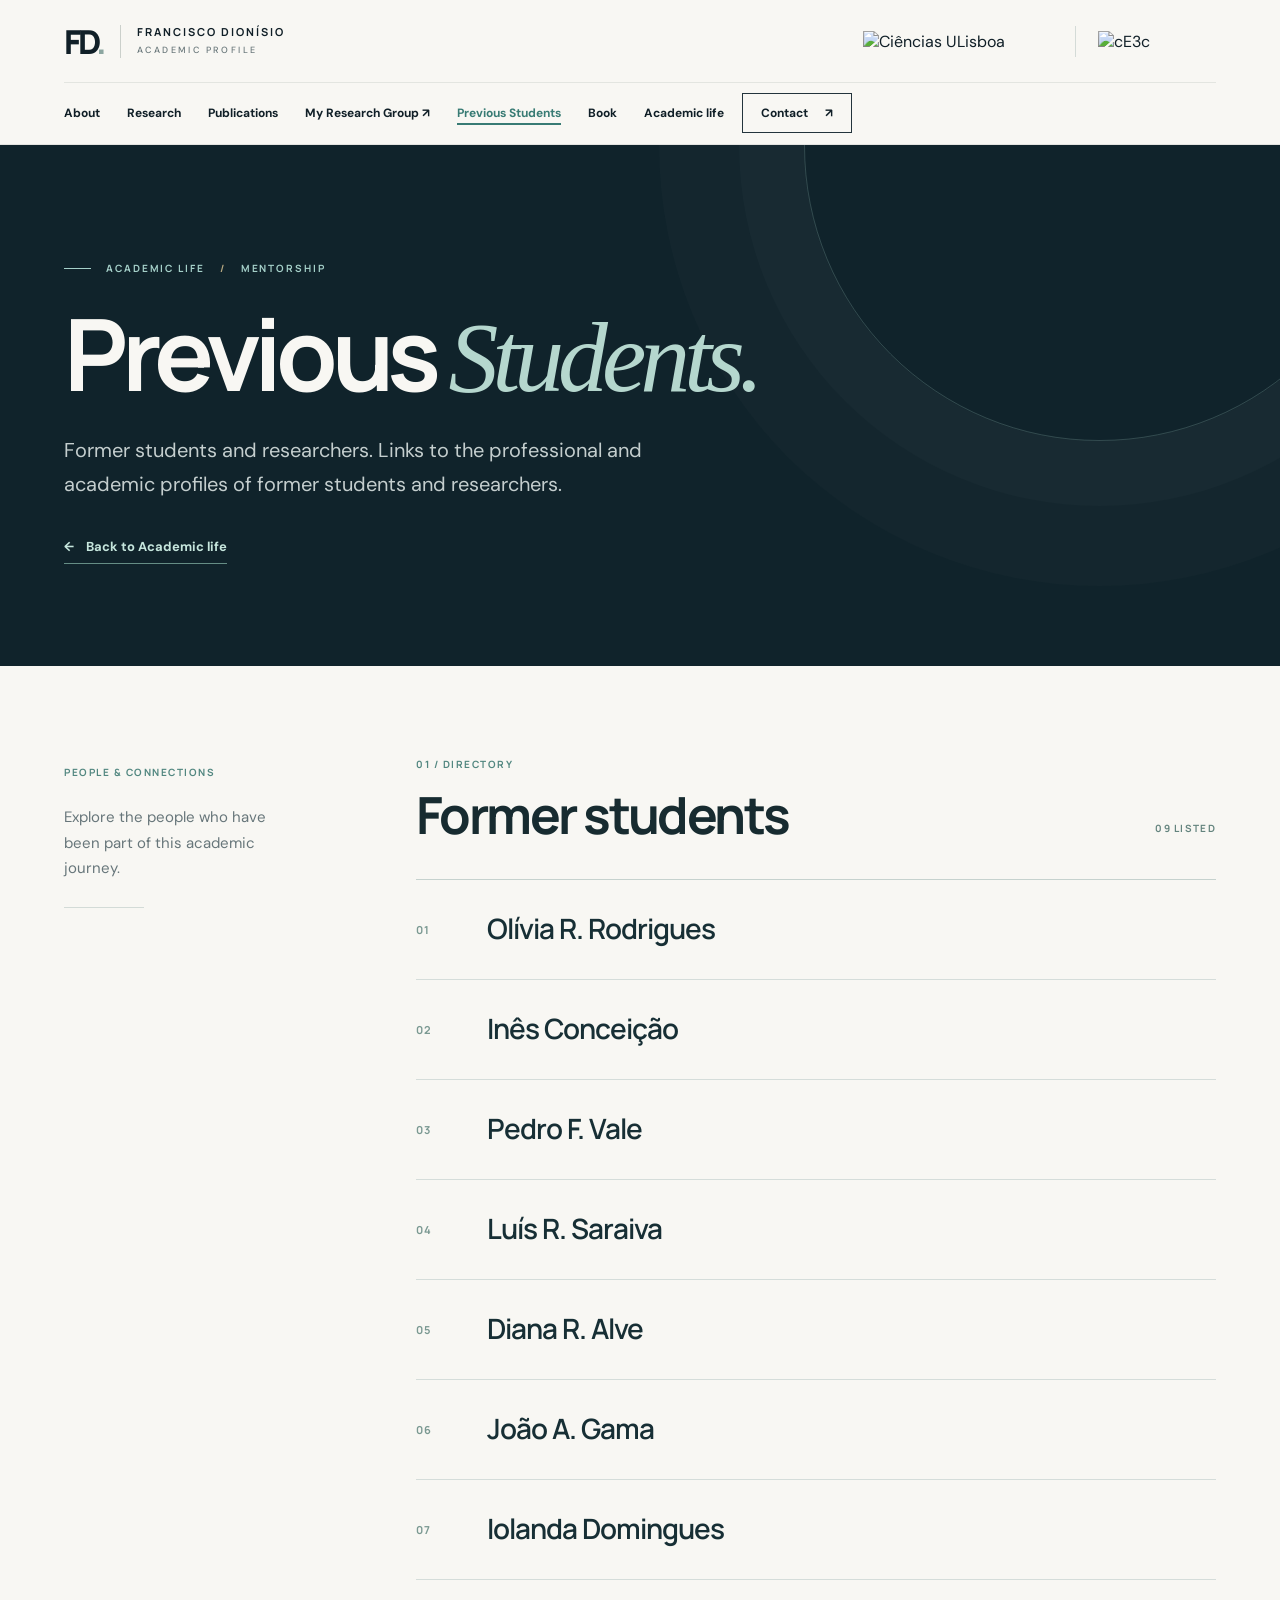
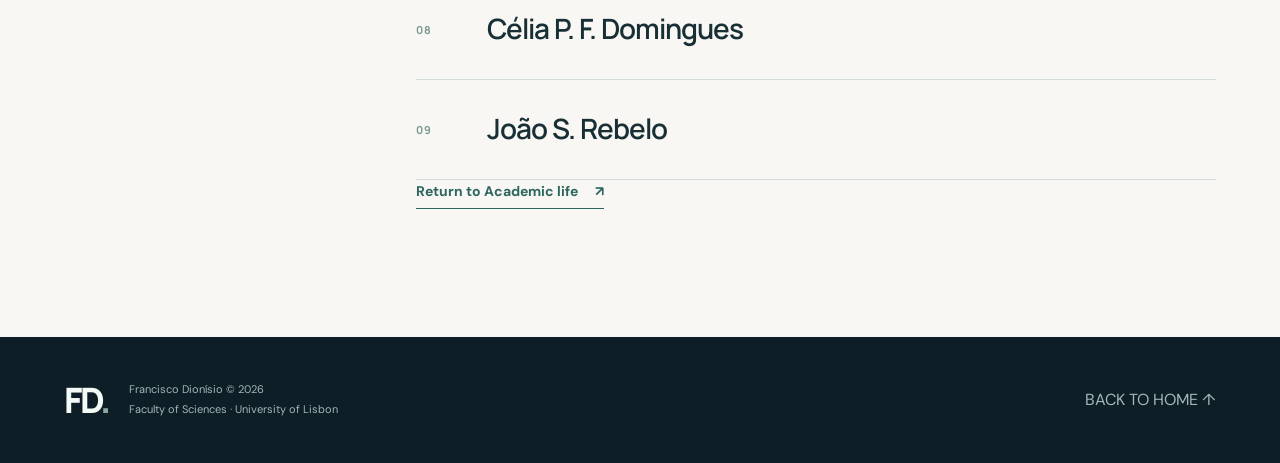
==== commit 42f27f56: "Update previous-students.html" ====
--- a/previous-students.html
+++ b/previous-students.html
@@ -125,17 +125,17 @@
             </li>
            
             
-            <li class="alumni-person">
-              <span class="alumni-person-number">07</span>
-              <a class="alumni-person-link" href="https://gimm.pt/pt-pt/o-nosso-trabalho/laboratorios/laboratorio-isabel-gordo/" target="_blank" rel="noopener noreferrer">João Rebelo</a>
-            </li>
-            
             
             <li class="alumni-person">
               <span class="alumni-person-number">08</span>
-              <a class="alumni-person-link" href="https://orcid.org/0000-0003-2970-010X" target="_blank" rel="noopener noreferrer">Célia Domingues</a>
+              <a class="alumni-person-link" href="https://orcid.org/0000-0003-2970-010X" target="_blank" rel="noopener noreferrer">Célia P. F. Domingues</a>
             </li>
 
+            
+            <li class="alumni-person">
+              <span class="alumni-person-number">07</span>
+              <a class="alumni-person-link" href="https://gimm.pt/pt-pt/o-nosso-trabalho/laboratorios/laboratorio-isabel-gordo/" target="_blank" rel="noopener noreferrer">João S. Rebelo</a>
+            </li>
             
           </ol>
           <!-- END OF STUDENT LIST -->
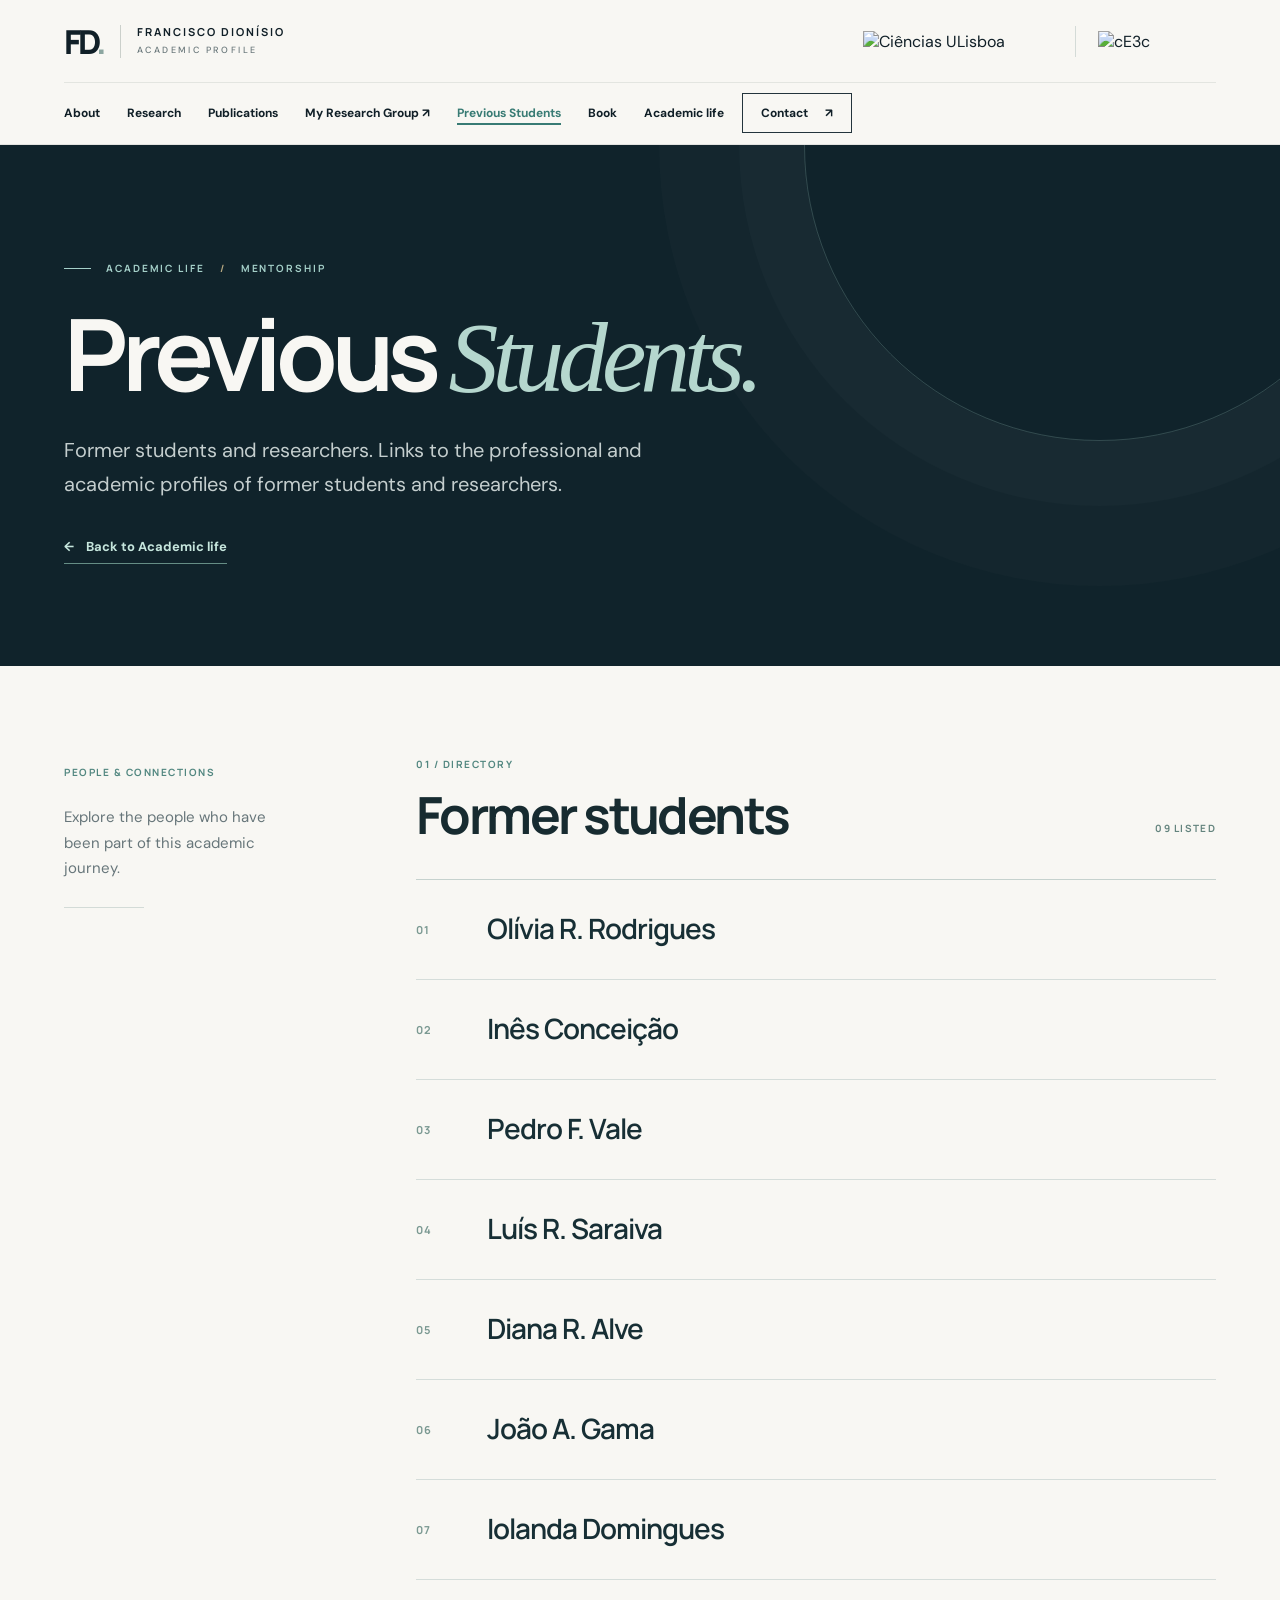
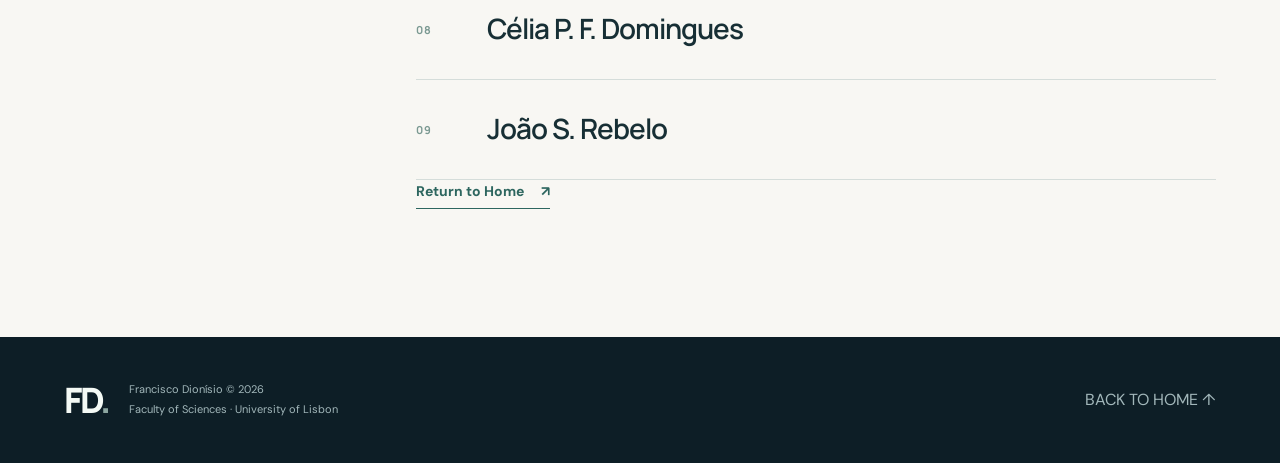
==== commit 1194d74c: "Update previous-students.html" ====
--- a/previous-students.html
+++ b/previous-students.html
@@ -140,7 +140,7 @@
           </ol>
           <!-- END OF STUDENT LIST -->
 
-          <a class="alumni-return" href="index.html#academic">Return to Academic life <span aria-hidden="true">↗</span></a>
+          <a class="alumni-return" href="index.html">Return to Home <span aria-hidden="true">↗</span></a>
         </div>
       </div>
     </section>
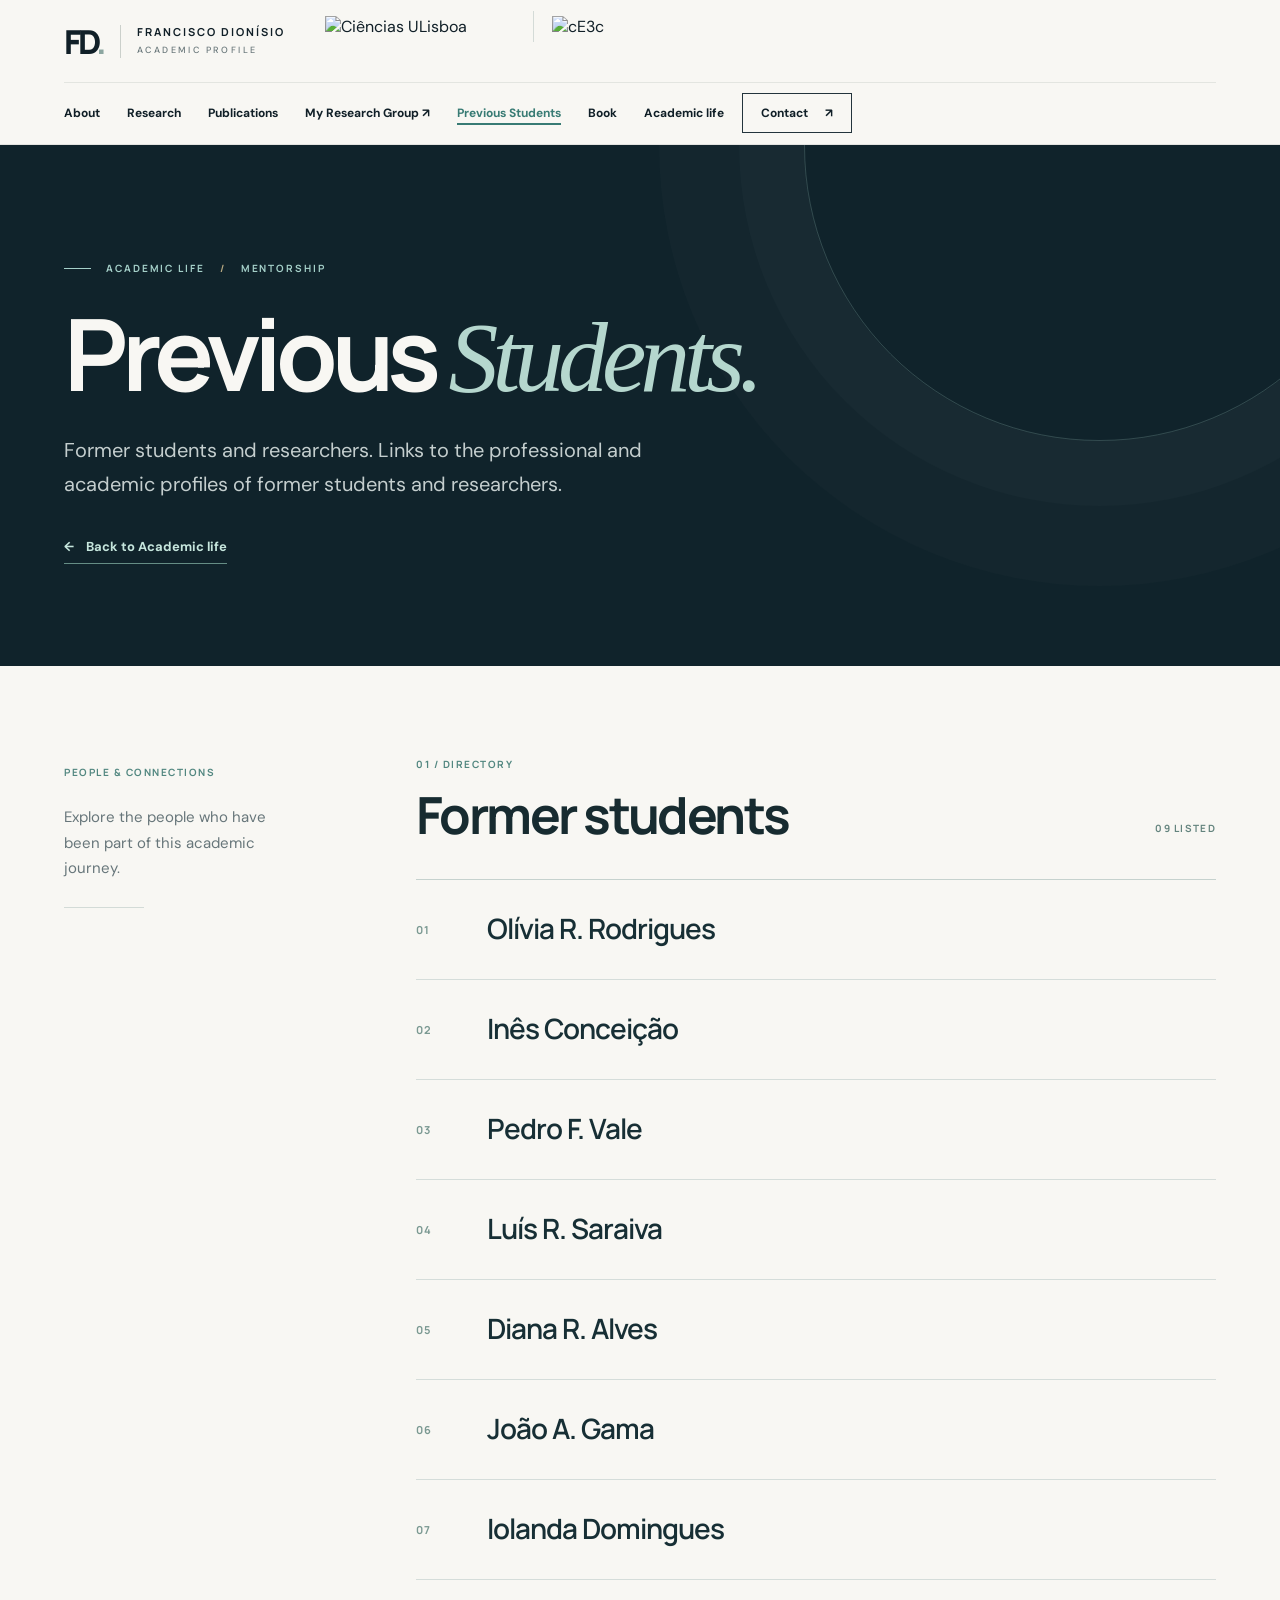
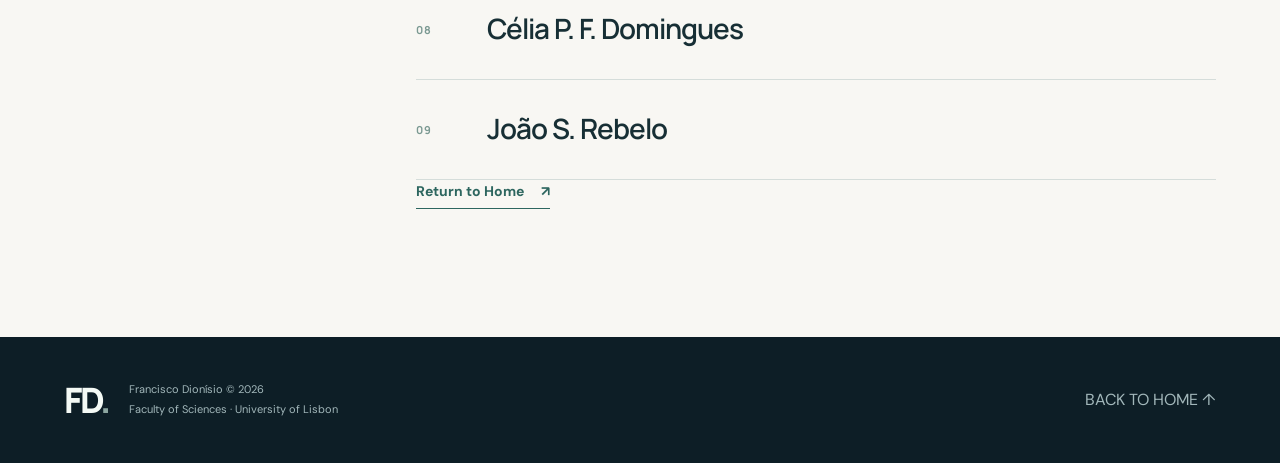
==== commit 8164d485: "Update previous-students.html" ====
--- a/previous-students.html
+++ b/previous-students.html
@@ -110,7 +110,7 @@
 
             <li class="alumni-person">
               <span class="alumni-person-number">08</span>
-              <a class="alumni-person-link" href="https://www.linkedin.com/in/diana-r-alves-phd-2742853b/?locale=pt" target="_blank" rel="noopener noreferrer">Diana R. Alve</a>
+              <a class="alumni-person-link" href="https://www.linkedin.com/in/diana-r-alves-phd-2742853b/?locale=pt" target="_blank" rel="noopener noreferrer">Diana R. Alves</a>
             </li>
             
             <li class="alumni-person">
--- a/assets/styles.css
+++ b/assets/styles.css
@@ -311,3 +311,31 @@
   }
 }
 
+
+/* Logótipos junto ao nome */
+
+@media (min-width: 801px) {
+  .academic-header {
+    position: relative;
+  }
+
+  .academic-header .header-institutions {
+    position: absolute !important;
+    grid-column: auto !important;
+    grid-row: auto !important;
+    top: 11px;
+    left: 305px;
+    right: auto !important;
+    justify-self: start !important;
+    justify-content: flex-start !important;
+    gap: 18px;
+  }
+}
+
+@media (min-width: 801px) and (max-width: 1000px) {
+  .academic-header .header-institutions {
+    left: 285px;
+    top: 14px;
+    gap: 12px;
+  }
+}
